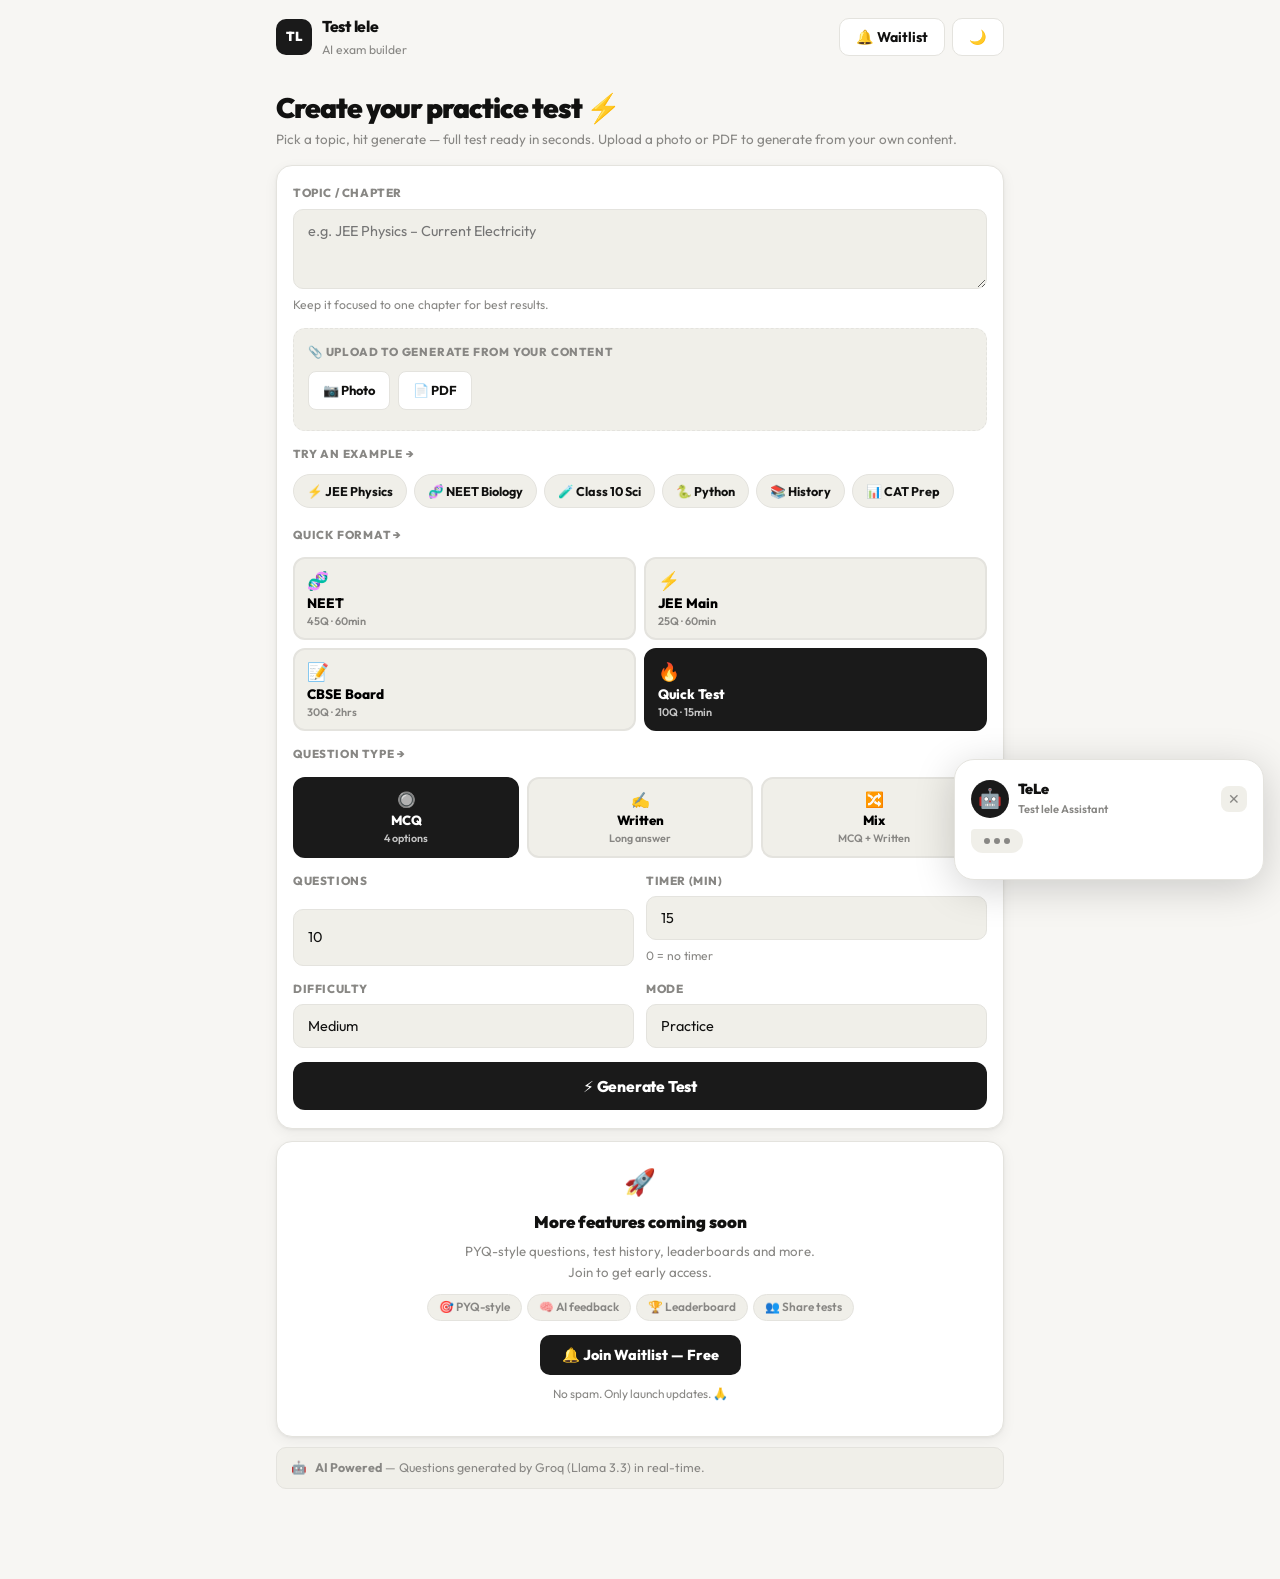
==== templates/index.html @ 91d42f29 "backend/app.py" ====
<!doctype html>
<html lang="en">
<head>
  <meta charset="utf-8"/>
  <meta name="viewport" content="width=device-width, initial-scale=1, maximum-scale=1"/>
  <title>Test lele — AI Practice Test Generator</title>
  <script async src="https://www.googletagmanager.com/gtag/js?id=G-5WLDJPTWEG"></script>
  <script>
    window.dataLayer = window.dataLayer || [];
    function gtag(){dataLayer.push(arguments);}
    gtag('js', new Date());
    gtag('config', 'G-5WLDJPTWEG');
  </script>
  <link rel="preconnect" href="https://fonts.googleapis.com">
  <link href="https://fonts.googleapis.com/css2?family=Outfit:wght@400;500;600;700;800;900&family=Kalam:wght@400;700&display=swap" rel="stylesheet">
  <link rel="stylesheet" href="/static/styles.css"/>
  <style>
    /* ── Base ── */
    body { font-family: 'Outfit', sans-serif !important; }

    /* ── Centered page layout ── */
    .nav-wrap,
    .page-wrap {
      width: 100%;
      max-width: 760px;
      margin-left: auto;
      margin-right: auto;
      padding-left: 16px;
      padding-right: 16px;
      box-sizing: border-box;
    }
    .page-wrap { padding-bottom: 90px; }

    /* ── Loading Overlay ── */
    .loading-overlay {
      position: fixed; inset: 0; background: var(--bg);
      z-index: 9999; display: flex; flex-direction: column;
      align-items: center; justify-content: center;
      padding: 32px 24px; text-align: center;
      opacity: 0; pointer-events: none; transition: opacity .3s;
    }
    .loading-overlay.active { opacity: 1; pointer-events: all; }
    .loading-brand { display: flex; align-items: center; gap: 10px; margin-bottom: 40px; }
    .loading-mark {
      width: 42px; height: 42px; background: var(--accent);
      color: var(--accent-fg); border-radius: 12px;
      display: grid; place-items: center; font-weight: 900; font-size: 15px;
    }
    .loading-name { font-weight: 800; font-size: 1.15rem; }
    .loading-spinner {
      width: 56px; height: 56px;
      border: 3px solid var(--border); border-top-color: var(--accent);
      border-radius: 50%; animation: spin 0.9s linear infinite; margin-bottom: 32px;
    }
    @keyframes spin { to { transform: rotate(360deg); } }
    .loading-status { font-size: 1rem; font-weight: 600; color: var(--text); margin-bottom: 8px; }
    .loading-dots::after {
      content: ''; animation: dots 1.5s steps(4, end) infinite;
    }
    @keyframes dots { 0%{content:'';} 25%{content:'.';} 50%{content:'..';} 75%{content:'...';} }
    .funfact-card {
      margin-top: 32px; max-width: 380px;
      background: var(--surface); border: 1px solid var(--border);
      border-radius: 18px; padding: 20px 22px; box-shadow: var(--shadow);
      animation: factSlide .5s cubic-bezier(.16,1,.3,1);
    }
    @keyframes factSlide {
      from { opacity: 0; transform: translateY(16px); }
      to   { opacity: 1; transform: translateY(0); }
    }
    .funfact-label {
      font-size: .72rem; font-weight: 800; text-transform: uppercase;
      letter-spacing: 1.5px; color: var(--accent); margin-bottom: 10px;
      display: flex; align-items: center; gap: 6px;
    }
    .funfact-text {
      font-size: .95rem; line-height: 1.65; color: var(--text);
      font-family: 'Kalam', cursive; font-weight: 400;
    }

    /* ── Hero ── */
    .create-hero { padding: 14px 0 4px; }
    .create-hero h1 {
      font-size: clamp(1.35rem, 5vw, 1.75rem); font-weight: 900;
      letter-spacing: -1px; line-height: 1.15; margin-bottom: 5px;
    }
    .create-hero p { font-size: .84rem; color: var(--muted); margin-bottom: 0; line-height: 1.5; }

    /* ── Demo chips ── */
    .demo-topics {
      display: flex; flex-wrap: nowrap; gap: 7px; margin-top: 10px;
      overflow-x: auto; padding-bottom: 4px;
      -webkit-overflow-scrolling: touch; scrollbar-width: none;
    }
    .demo-topics::-webkit-scrollbar { display: none; }
    .demo-chip {
      background: var(--surface2); border: 1.5px solid var(--border);
      border-radius: 999px; padding: 6px 13px; font-size: .79rem;
      font-weight: 700; color: var(--text); cursor: pointer;
      transition: all .15s; white-space: nowrap; flex-shrink: 0;
      font-family: 'Outfit', sans-serif;
    }
    .demo-chip:hover, .demo-chip.active {
      background: var(--accent); color: var(--accent-fg); border-color: var(--accent);
    }

    /* ── Preset grid ── */
    .preset-grid { display: grid; grid-template-columns: repeat(2, 1fr); gap: 8px; }
    .preset-btn {
      display: flex; flex-direction: column; align-items: flex-start; gap: 2px;
      background: var(--surface2); border: 2px solid var(--border);
      border-radius: 12px; padding: 10px 12px; cursor: pointer;
      transition: all .15s; font-family: 'Outfit', sans-serif;
      text-align: left; width: 100%;
    }
    .preset-btn:hover { border-color: var(--accent); background: var(--surface); }
    .preset-btn.active { border-color: var(--accent); background: var(--accent); color: var(--accent-fg); }
    .preset-btn.active .preset-meta { color: var(--accent-fg); opacity: .75; }
    .preset-icon { font-size: 1.1rem; }
    .preset-name { font-size: .85rem; font-weight: 800; }
    .preset-meta { font-size: .68rem; color: var(--muted); font-weight: 600; }

    /* ── Question Type ── */
    .qtype-grid { display: grid; grid-template-columns: repeat(3, 1fr); gap: 8px; }
    .qtype-btn {
      display: flex; flex-direction: column; align-items: center;
      justify-content: center; gap: 3px;
      background: var(--surface2); border: 2px solid var(--border);
      border-radius: 12px; padding: 11px 8px; cursor: pointer;
      transition: all .15s; font-family: 'Outfit', sans-serif;
      text-align: center; width: 100%;
    }
    .qtype-btn:hover { border-color: var(--accent); background: var(--surface); }
    .qtype-btn.active { border-color: var(--accent); background: var(--accent); color: var(--accent-fg); }
    .qtype-btn.active .qtype-desc { color: var(--accent-fg); opacity: .75; }
    .qtype-icon { font-size: .95rem; }
    .qtype-name { font-size: .83rem; font-weight: 800; }
    .qtype-desc { font-size: .67rem; color: var(--muted); font-weight: 600; }

    /* ── Upload section ── */
    .upload-section {
      border: 1.5px dashed var(--border);
      border-radius: 12px;
      background: var(--surface2);
      padding: 14px 14px 10px;
      transition: border-color .15s;
    }
    .upload-section:hover { border-color: var(--accent); }
    .upload-section-label {
      font-size: .72rem; font-weight: 800; text-transform: uppercase;
      letter-spacing: .8px; color: var(--muted); margin-bottom: 10px;
      display: flex; align-items: center; gap: 6px;
    }
    .upload-btns { display: flex; gap: 8px; flex-wrap: wrap; }
    .upload-btn {
      display: inline-flex; align-items: center; gap: 6px;
      background: var(--surface); border: 1.5px solid var(--border);
      border-radius: 8px; padding: 8px 14px;
      font-size: .81rem; font-weight: 700; color: var(--text);
      cursor: pointer; font-family: 'Outfit', sans-serif;
      transition: all .15s;
    }
    .upload-btn:hover { border-color: var(--accent); color: var(--accent); }
    .upload-btn input { display: none; }
    .upload-previews { display: flex; flex-wrap: wrap; gap: 8px; margin-top: 10px; }
    .upload-thumb {
      position: relative; width: 60px; height: 60px;
      border-radius: 8px; overflow: hidden;
      border: 1.5px solid var(--border); background: var(--surface); flex-shrink: 0;
    }
    .upload-thumb img { width: 100%; height: 100%; object-fit: cover; }
    .upload-thumb .rm-upload {
      position: absolute; top: 2px; right: 2px;
      background: rgba(0,0,0,.65); color: #fff; border: none;
      border-radius: 50%; width: 18px; height: 18px;
      font-size: .6rem; cursor: pointer; display: grid; place-items: center; line-height: 1;
    }
    .upload-pdf-item {
      display: flex; align-items: center; gap: 6px;
      background: var(--surface); border: 1.5px solid var(--border);
      border-radius: 8px; padding: 7px 10px; font-size: .78rem;
      font-weight: 600; color: var(--text); position: relative; max-width: 200px;
    }
    .upload-pdf-item .rm-upload {
      background: none; border: none; color: var(--muted);
      cursor: pointer; font-size: .8rem; margin-left: auto; padding: 0 2px;
    }
    .upload-pdf-item .rm-upload:hover { color: var(--red); }
    .upload-hint { font-size: .72rem; color: var(--muted); margin-top: 8px; line-height: 1.5; }

    /* ── Generate button ── */
    .submit-btn {
      width: 100%; justify-content: center; padding: 14px;
      font-size: .97rem; font-weight: 800; border-radius: 12px; letter-spacing: -.2px;
    }
    @media (max-width: 600px) {
      .submit-btn { position: sticky; bottom: 16px; box-shadow: 0 6px 24px rgba(0,0,0,.22); }
    }

    /* ── Waitlist section ── */
    .wl-section {
      background: var(--surface); border: 1px solid var(--border);
      border-radius: var(--radius); padding: 20px 18px; margin-top: 12px;
      text-align: center; box-shadow: var(--shadow);
    }
    .wl-section .rocket { font-size: 1.6rem; margin-bottom: 6px; }
    .wl-section h2 { font-size: 1.05rem; font-weight: 900; margin-bottom: 5px; }
    .wl-section p { color: var(--muted); font-size: .83rem; margin-bottom: 12px; line-height: 1.55; }
    .wl-features { display: flex; flex-wrap: wrap; gap: 5px; justify-content: center; margin-bottom: 14px; }
    .wl-feat {
      background: var(--surface2); border: 1px solid var(--border);
      border-radius: 999px; padding: 3px 11px; font-size: .74rem; color: var(--muted); font-weight: 600;
    }
    .wl-btn {
      display: inline-flex; align-items: center; gap: 8px;
      background: var(--accent); color: var(--accent-fg); border: none;
      border-radius: var(--radius-sm); padding: 11px 22px; font-size: .9rem;
      font-weight: 800; cursor: pointer; transition: opacity .15s; font-family: 'Outfit', sans-serif;
    }
    .wl-btn:hover { opacity: .88; }

    /* ── Card compact on index ── */
    .main-card { padding: 18px 16px; }
    .main-card .form { gap: 14px; }

    /* ── Mobile ── */
    @media (max-width: 600px) {
      .nav-wrap,
      .page-wrap { padding-left: 14px; padding-right: 14px; }
      .page-wrap { padding-bottom: 90px; }
      .nav { padding: 12px 0 14px; }
      .brandSub { display: none; }
      .btn.ghost { padding: 8px 10px; font-size: .8rem; }
      .input, select, textarea { font-size: 16px !important; }
    }
  </style>
</head>
<body>

<!-- Loading Overlay with Fun Facts -->
<div class="loading-overlay" id="loadingOverlay">
  <div class="loading-brand">
    <div class="loading-mark">TL</div>
    <span class="loading-name">Test lele</span>
  </div>
  <div class="loading-spinner"></div>
  <div class="loading-status">Generating your test<span class="loading-dots"></span></div>
  <div class="funfact-card" id="funfactCard">
    <div class="funfact-label">💡 Did you know?</div>
    <div class="funfact-text" id="funfactText">Loading a fun fact...</div>
  </div>
</div>

<div class="nav-wrap">
  <header class="nav">
    <div class="brand">
      <div class="mark">TL</div>
      <div>
        <div class="brandName">Test lele</div>
        <div class="brandSub">AI exam builder</div>
      </div>
    </div>
    <div class="navRight">
      <button class="btn ghost" id="waitlistBtn" type="button">🔔 Waitlist</button>
      <button class="btn ghost" id="themeBtn" type="button">🌙</button>
    </div>
  </header>
</div>

<div class="page-wrap">

  <div class="create-hero">
    <h1>Create your practice test ⚡</h1>
    <p>Pick a topic, hit generate — full test ready in seconds. Upload a photo or PDF to generate from your own content.</p>
  </div>

  <div class="card main-card" style="margin-top:12px;">
    <form class="form" id="mainForm">

      <!-- Topic -->
      <div class="field">
        <label class="label">Topic / Chapter</label>
        <textarea class="input" name="topic" id="topicInput"
          placeholder="e.g. JEE Physics – Current Electricity" rows="2"></textarea>
        <span class="hint">Keep it focused to one chapter for best results.</span>
      </div>

      <!-- Photo / PDF Upload -->
      <div class="field">
        <div class="upload-section" id="uploadSection">
          <div class="upload-section-label">📎 Upload to generate from your content</div>
          <div class="upload-btns">
            <label class="upload-btn">
              📷 Photo
              <input type="file" id="photoUploadInput" accept="image/*" multiple/>
            </label>
            <label class="upload-btn">
              📄 PDF
              <input type="file" id="pdfUploadInput" accept="application/pdf" multiple/>
            </label>
          </div>
          <div class="upload-previews" id="uploadPreviews"></div>
          <div class="upload-hint" id="uploadHint" style="display:none;">
            ✅ Files will be used to generate questions. Topic field is optional when uploading.
          </div>
        </div>
      </div>

      <!-- Example chips -->
      <div>
        <div style="font-size:.72rem;font-weight:800;color:var(--muted);text-transform:uppercase;letter-spacing:.8px;margin-bottom:7px;">Try an example →</div>
        <div class="demo-topics">
          <span class="demo-chip" data-topic="JEE Physics – Current Electricity">⚡ JEE Physics</span>
          <span class="demo-chip" data-topic="NEET Biology – Cell Structure and Function">🧬 NEET Biology</span>
          <span class="demo-chip" data-topic="Class 10 Science – Acids Bases and Salts">🧪 Class 10 Sci</span>
          <span class="demo-chip" data-topic="Python Programming – Loops and Functions">🐍 Python</span>
          <span class="demo-chip" data-topic="Class 12 History – Nationalism in India">📚 History</span>
          <span class="demo-chip" data-topic="CAT Preparation – Quantitative Aptitude">📊 CAT Prep</span>
        </div>
      </div>

      <!-- Exam Format Presets -->
      <div class="field">
        <div style="font-size:.72rem;font-weight:800;color:var(--muted);text-transform:uppercase;letter-spacing:.8px;margin-bottom:7px;">Quick format →</div>
        <div class="preset-grid">
          <button type="button" class="preset-btn" data-preset="neet">
            <span class="preset-icon">🧬</span>
            <span class="preset-name">NEET</span>
            <span class="preset-meta">45Q · 60min</span>
          </button>
          <button type="button" class="preset-btn" data-preset="jee">
            <span class="preset-icon">⚡</span>
            <span class="preset-name">JEE Main</span>
            <span class="preset-meta">25Q · 60min</span>
          </button>
          <button type="button" class="preset-btn" data-preset="cbse">
            <span class="preset-icon">📝</span>
            <span class="preset-name">CBSE Board</span>
            <span class="preset-meta">30Q · 2hrs</span>
          </button>
          <button type="button" class="preset-btn active" data-preset="quick">
            <span class="preset-icon">🔥</span>
            <span class="preset-name">Quick Test</span>
            <span class="preset-meta">10Q · 15min</span>
          </button>
        </div>
      </div>

      <!-- Question Type Selector -->
      <div class="field">
        <div style="font-size:.72rem;font-weight:800;color:var(--muted);text-transform:uppercase;letter-spacing:.8px;margin-bottom:7px;">Question type →</div>
        <div class="qtype-grid">
          <button type="button" class="qtype-btn active" data-qtype="mcq">
            <span class="qtype-icon">🔘</span>
            <span class="qtype-name">MCQ</span>
            <span class="qtype-desc">4 options</span>
          </button>
          <button type="button" class="qtype-btn" data-qtype="written">
            <span class="qtype-icon">✍️</span>
            <span class="qtype-name">Written</span>
            <span class="qtype-desc">Long answer</span>
          </button>
          <button type="button" class="qtype-btn" data-qtype="mix">
            <span class="qtype-icon">🔀</span>
            <span class="qtype-name">Mix</span>
            <span class="qtype-desc">MCQ + Written</span>
          </button>
        </div>
      </div>

      <!-- Questions + Timer -->
      <div class="row2">
        <div class="field">
          <label class="label">Questions</label>
          <input class="input" name="num_questions" type="number" value="10" min="3" max="30"/>
        </div>
        <div class="field">
          <label class="label">Timer (min)</label>
          <input class="input" name="timer_minutes" type="number" value="15" min="0" max="180"/>
          <span class="hint">0 = no timer</span>
        </div>
      </div>

      <!-- Difficulty + Mode -->
      <div class="row2">
        <div class="field">
          <label class="label">Difficulty</label>
          <select class="input" name="difficulty">
            <option value="easy">Easy</option>
            <option value="medium" selected>Medium</option>
            <option value="hard">Hard</option>
            <option value="mixed">Mixed</option>
          </select>
        </div>
        <div class="field">
          <label class="label">Mode</label>
          <select class="input" name="exam_mode">
            <option value="practice" selected>Practice</option>
            <option value="exam">Exam</option>
          </select>
        </div>
      </div>

      <button class="btn submit-btn" type="submit" id="generateBtn">
        ⚡ Generate Test
      </button>
    </form>
  </div>

  <!-- Waitlist section -->
  <div class="wl-section">
    <div class="rocket">🚀</div>
    <h2>More features coming soon</h2>
    <p>PYQ-style questions, test history, leaderboards and more.<br/>Join to get early access.</p>
    <div class="wl-features">
      <span class="wl-feat">🎯 PYQ-style</span>
      <span class="wl-feat">🧠 AI feedback</span>
      <span class="wl-feat">🏆 Leaderboard</span>
      <span class="wl-feat">👥 Share tests</span>
    </div>
    <button class="wl-btn" id="waitlistBtn2">🔔 Join Waitlist — Free</button>
    <p style="font-size:.74rem;color:var(--muted);margin-top:10px;">No spam. Only launch updates. 🙏</p>
  </div>

  <div style="background:var(--surface2);border:1px solid var(--border);border-radius:var(--radius-sm);padding:10px 14px;font-size:.78rem;color:var(--muted);margin-top:10px;display:flex;align-items:center;gap:8px;">
    🤖 <span><b>AI Powered</b> — Questions generated by Groq (Llama 3.3) in real-time.</span>
  </div>
</div>

<!-- Waitlist Modal -->
<div class="wl-modal" id="wlModal" style="display:none;">
  <div class="wl-modal-card">
    <div class="wl-modal-head">
      <h3>🔔 Join the Waitlist</h3>
      <button class="wl-close" id="wlClose">✕</button>
    </div>
    <p class="wl-sub">Be the first to know when new features launch. No spam, ever.</p>
    <form class="form" id="wlForm" action="https://formspree.io/f/maqpwqev" method="POST">
      <div class="field">
        <label class="label">Your Name</label>
        <input class="input" type="text" name="name" placeholder="Rahul Sharma" required/>
      </div>
      <div class="field">
        <label class="label">Email Address</label>
        <input class="input" type="email" name="email" placeholder="rahul@example.com" required/>
      </div>
      <div class="field">
        <label class="label">What will you use it for?</label>
        <select class="input" name="use_case">
          <option value="">Select one...</option>
          <option value="jee">JEE preparation</option>
          <option value="neet">NEET preparation</option>
          <option value="cbse">CBSE / board exams</option>
          <option value="self_study">General self study</option>
          <option value="teacher">Teacher — making tests</option>
          <option value="other">Just curious</option>
        </select>
      </div>
      <div class="field">
        <label class="label">Any feedback? <span style="font-weight:400;text-transform:none;">(optional)</span></label>
        <textarea class="input" name="feedback" placeholder="What features do you want?" style="min-height:64px;"></textarea>
      </div>
      <input type="hidden" name="_subject" value="New Test lele waitlist signup!"/>
      <button class="btn" type="submit" style="width:100%;justify-content:center;padding:13px;">Join Waitlist →</button>
      <p style="font-size:.74rem;color:var(--muted);text-align:center;margin-top:8px;">No spam. Only launch updates. 🙏</p>
    </form>
    <div class="wl-success" id="wlSuccess">
      <div class="tick">🎉</div>
      <h3>You're on the list!</h3>
      <p>Thanks for supporting us!</p>
    </div>
  </div>
</div>

<!-- TeLe Bot -->
<div id="teleBot" style="display:none;">
  <style>
    .tele-bot {
      position: fixed; bottom: 20px; right: 16px;
      width: min(310px, calc(100vw - 28px));
      background: var(--surface); border: 1px solid var(--border);
      border-radius: 20px; box-shadow: 0 8px 40px rgba(0,0,0,.18);
      padding: 18px 16px 14px; z-index: 1000;
      animation: botSlideUp .4s cubic-bezier(.16,1,.3,1);
    }
    @keyframes botSlideUp {
      from { opacity:0; transform:translateY(24px) scale(.96); }
      to   { opacity:1; transform:translateY(0) scale(1); }
    }
    .tele-head { display:flex; align-items:center; gap:9px; margin-bottom:10px; }
    .tele-avatar {
      width:38px; height:38px; background:var(--accent); color:var(--accent-fg);
      border-radius:50%; display:grid; place-items:center; font-size:1.2rem; flex-shrink:0;
    }
    .tele-name { font-weight:900; font-size:.9rem; }
    .tele-tag  { font-size:.7rem; color:var(--muted); font-weight:600; }
    .tele-close {
      margin-left:auto; background:var(--surface2); border:none;
      border-radius:8px; width:26px; height:26px; display:grid; place-items:center;
      cursor:pointer; color:var(--muted); font-size:.85rem;
    }
    .tele-typing {
      display:flex; gap:4px; align-items:center; padding:9px 13px;
      background:var(--surface2); border-radius:4px 13px 13px 13px;
      margin-bottom:12px; width:fit-content;
    }
    .tele-dot {
      width:6px; height:6px; background:var(--muted);
      border-radius:50%; animation:typingDot 1.2s infinite;
    }
    .tele-dot:nth-child(2){animation-delay:.2s;}
    .tele-dot:nth-child(3){animation-delay:.4s;}
    @keyframes typingDot {
      0%,60%,100%{transform:translateY(0);opacity:.4;}
      30%{transform:translateY(-4px);opacity:1;}
    }
    .tele-bubble {
      background:var(--surface2); border-radius:4px 13px 13px 13px;
      padding:11px 13px; font-size:.85rem; line-height:1.6;
      color:var(--text); margin-bottom:12px;
    }
    .tele-bubble b{color:var(--accent);}
    .tele-actions{display:flex;gap:7px;}
    .tele-btn-primary {
      flex:1; background:var(--accent); color:var(--accent-fg); border:none;
      border-radius:10px; padding:10px; font-size:.82rem; font-weight:800;
      cursor:pointer; font-family:'Outfit',sans-serif; transition:opacity .15s;
    }
    .tele-btn-primary:hover{opacity:.85;}
    .tele-btn-ghost {
      background:var(--surface2); color:var(--muted); border:1px solid var(--border);
      border-radius:10px; padding:10px 12px; font-size:.82rem; font-weight:700;
      cursor:pointer; font-family:'Outfit',sans-serif;
    }
    .tele-bubble-btn {
      position:fixed; bottom:20px; right:16px; width:50px; height:50px;
      background:var(--accent); color:var(--accent-fg); border:none; border-radius:50%;
      font-size:1.3rem; display:grid; place-items:center; cursor:pointer;
      box-shadow:0 4px 20px rgba(0,0,0,.2); z-index:999;
    }
  </style>
  <div class="tele-bot" id="teleBotCard">
    <div class="tele-head">
      <div class="tele-avatar">🤖</div>
      <div>
        <div class="tele-name">TeLe</div>
        <div class="tele-tag">Test lele Assistant</div>
      </div>
      <button class="tele-close" id="teleDismiss">✕</button>
    </div>
    <div class="tele-typing" id="teleTyping">
      <div class="tele-dot"></div><div class="tele-dot"></div><div class="tele-dot"></div>
    </div>
    <div class="tele-bubble" id="teleBubble" style="display:none;">
      👋 Hi! I'm <b>TeLe</b>!<br/><br/>
      Pick a topic and question type — I'll generate a full practice test in seconds! 🚀
    </div>
    <div class="tele-actions" id="teleActions" style="display:none;">
      <button class="tele-btn-primary" id="teleTryDemo">⚡ Try Demo</button>
      <button class="tele-btn-ghost" id="teleGotIt">Got it ✓</button>
    </div>
  </div>
</div>
<button class="tele-bubble-btn" id="teleMini" style="display:none;" title="TeLe">🤖</button>

<script>
// ── Theme ──
(function() {
  const btn = document.getElementById("themeBtn");
  const t = localStorage.getItem("theme") || "light";
  document.documentElement.setAttribute("data-theme", t);
  btn.textContent = t === "dark" ? "☀️" : "🌙";

  btn.addEventListener("click", () => {
    const cur = document.documentElement.getAttribute("data-theme") || "light";
    const next = cur === "dark" ? "light" : "dark";
    document.documentElement.setAttribute("data-theme", next);
    localStorage.setItem("theme", next);
    btn.textContent = next === "dark" ? "☀️" : "🌙";
  });
})();
// ── Upload handling ──
const uploadedPhotos = [];
const uploadedPDFs   = [];

function renderUploadPreviews() {
  const container = document.getElementById('uploadPreviews');
  const hint = document.getElementById('uploadHint');
  container.innerHTML = '';

  uploadedPhotos.forEach((item, i) => {
    const thumb = document.createElement('div');
    thumb.className = 'upload-thumb';
    thumb.innerHTML = `<img src="${item.dataUrl}" alt="photo"/>
      <button class="rm-upload" data-type="photo" data-idx="${i}">✕</button>`;
    container.appendChild(thumb);
  });

  uploadedPDFs.forEach((item, i) => {
    const el = document.createElement('div');
    el.className = 'upload-pdf-item';
    const name = item.file.name.length > 20 ? item.file.name.slice(0, 18) + '…' : item.file.name;
    el.innerHTML = `📄 ${name}
      <button class="rm-upload" data-type="pdf" data-idx="${i}">✕</button>`;
    container.appendChild(el);
  });

  hint.style.display = (uploadedPhotos.length + uploadedPDFs.length > 0) ? 'block' : 'none';

  container.querySelectorAll('.rm-upload').forEach(btn => {
    btn.addEventListener('click', () => {
      const type = btn.dataset.type;
      const idx = Number(btn.dataset.idx);
      if (type === 'photo') uploadedPhotos.splice(idx, 1);
      else uploadedPDFs.splice(idx, 1);
      renderUploadPreviews();
    });
  });
}

document.getElementById('photoUploadInput').addEventListener('change', function() {
  Array.from(this.files).forEach(file => {
    const reader = new FileReader();
    reader.onload = e => {
      uploadedPhotos.push({ file, dataUrl: e.target.result });
      renderUploadPreviews();
    };
    reader.readAsDataURL(file);
  });
  this.value = '';
});

document.getElementById('pdfUploadInput').addEventListener('change', function() {
  Array.from(this.files).forEach(file => {
    uploadedPDFs.push({ file });
    renderUploadPreviews();
  });
  this.value = '';
});

// ── Fun Facts ──
const FUN_FACTS = {
  default: [
    "Testing yourself is 2x more effective for memory than re-reading your notes.",
    "The Pomodoro technique was invented by a student using a tomato-shaped kitchen timer. 🍅",
    "Sleep after studying helps consolidate memory. 💤",
    "Spaced repetition can boost long-term retention by up to 200% vs cramming.",
    "The fastest way to find knowledge gaps is to explain the topic out loud!",
  ],
  jee: [
    "Newton discovered calculus while in quarantine during the 1665 plague. 🍎",
    "Electricity travels through a wire at nearly the speed of light. ⚡",
    "Einstein failed his university entrance exam on the first attempt. Keep going! 🧠",
    "The concept of zero was invented in India by Brahmagupta around 628 AD.",
    "The first IIT was established in Kharagpur in 1951, just 4 years after independence. 🇮🇳",
  ],
  neet: [
    "Your body has about 37 trillion cells — more than stars in the Milky Way! 🌌",
    "The human brain generates about 23 watts of power. 💡",
    "DNA from a single human cell, stretched out, would be about 2 metres long. 🧬",
    "The stomach gets a new lining every 3–4 days to avoid digesting itself. 😮",
    "The smallest bone in your body (stapes) is smaller than a grain of rice.",
  ],
  cbse: [
    "Srinivasa Ramanujan never had a formal maths degree yet contributed 3,900+ formulas. 🧮",
    "The Indian constitution is the longest constitution of any country in the world.",
    "Aryabhata accurately calculated the Earth's circumference in 476 CE.",
    "India has the world's largest youth population — over 600 million under 25. 🇮🇳",
  ],
  python: [
    "Python was named after Monty Python's Flying Circus, not the snake! 🐍",
    "Instagram, YouTube and Spotify all use Python in their backends. 🎵",
    "Guido van Rossum created Python during Christmas holidays in 1989. 🎄",
    "Python is the most popular programming language in the world as of 2024.",
  ],
};

function getFunFacts(topic) {
  const t = (topic || '').toLowerCase();
  if (t.includes('jee') || t.includes('physics') || t.includes('maths')) return FUN_FACTS.jee;
  if (t.includes('neet') || t.includes('biology') || t.includes('bio')) return FUN_FACTS.neet;
  if (t.includes('cbse') || t.includes('class') || t.includes('history')) return FUN_FACTS.cbse;
  if (t.includes('python') || t.includes('programming')) return FUN_FACTS.python;
  return FUN_FACTS.default;
}

let factInterval = null;

function startFunFacts(topic) {
  const facts = getFunFacts(topic);
  let i = Math.floor(Math.random() * facts.length);
  document.getElementById('funfactText').textContent = facts[i];
  factInterval = setInterval(() => {
    i = (i + 1) % facts.length;
    const card = document.getElementById('funfactCard');
    card.style.animation = 'none';
    card.offsetHeight;
    card.style.animation = 'factSlide .5s cubic-bezier(.16,1,.3,1)';
    document.getElementById('funfactText').textContent = facts[i];
  }, 4000);
}

function stopFunFacts() {
  if (factInterval) { clearInterval(factInterval); factInterval = null; }
}

function showLoading(topic) {
  startFunFacts(topic);
  document.getElementById('loadingOverlay').classList.add('active');
}

function hideLoading() {
  stopFunFacts();
  document.getElementById('loadingOverlay').classList.remove('active');
}

// ── Presets ──
const PRESETS = {
  neet:  { topic: "NEET Biology – Cell Structure and Function", num_questions: 45, timer_minutes: 60, difficulty: "mixed", exam_mode: "exam" },
  jee:   { topic: "JEE Physics – Current Electricity",         num_questions: 25, timer_minutes: 60, difficulty: "hard",  exam_mode: "exam" },
  cbse:  { topic: "Class 10 Science – Acids Bases and Salts",  num_questions: 30, timer_minutes: 120, difficulty: "medium", exam_mode: "practice" },
  quick: { topic: "",                                           num_questions: 10, timer_minutes: 15, difficulty: "easy",  exam_mode: "practice" },
};

document.querySelectorAll(".preset-btn").forEach(btn => {
  btn.addEventListener("click", () => {
    const p = PRESETS[btn.dataset.preset];
    if (p.topic) document.getElementById("topicInput").value = p.topic;
    document.querySelector("[name=num_questions]").value  = p.num_questions;
    document.querySelector("[name=timer_minutes]").value  = p.timer_minutes;
    document.querySelector("[name=difficulty]").value     = p.difficulty;
    document.querySelector("[name=exam_mode]").value      = p.exam_mode;
    document.querySelectorAll(".preset-btn").forEach(b => b.classList.remove("active"));
    btn.classList.add("active");
    document.getElementById("topicInput").scrollIntoView({ behavior: "smooth", block: "center" });
    if (!p.topic) document.getElementById("topicInput").focus();
  });
});

// ── Question Type ──
let selectedQType = "mcq";
document.querySelectorAll(".qtype-btn").forEach(btn => {
  btn.addEventListener("click", () => {
    selectedQType = btn.dataset.qtype;
    document.querySelectorAll(".qtype-btn").forEach(b => b.classList.remove("active"));
    btn.classList.add("active");
  });
});

// ── Demo chips ──
document.querySelectorAll(".demo-chip").forEach(chip => {
  chip.addEventListener("click", () => {
    document.getElementById("topicInput").value = chip.dataset.topic;
    document.querySelectorAll(".demo-chip").forEach(c => c.classList.remove("active"));
    chip.classList.add("active");
    document.getElementById("topicInput").scrollIntoView({ behavior: "smooth", block: "center" });
  });
});

// ── Form Submit ──
document.getElementById("mainForm").addEventListener("submit", async function(e) {
  e.preventDefault();
  const btn = document.getElementById("generateBtn");
  btn.disabled = true;
  btn.textContent = "⚡ Generating...";

  const topic        = document.getElementById("topicInput").value.trim() || "General Knowledge";
  const activePreset = document.querySelector(".preset-btn.active")?.dataset.preset || "quick";
  const formatMap    = { neet: "NEET", jee: "JEE", cbse: "CBSE", quick: "Quick Test" };
  const examFormat   = formatMap[activePreset] || "CBSE";
  const numQ         = parseInt(document.querySelector("[name=num_questions]").value) || 10;
  const difficulty   = document.querySelector("[name=difficulty]").value || "medium";
  const timerMinutes = parseInt(document.querySelector("[name=timer_minutes]").value) || 0;
  const mode         = document.querySelector("[name=exam_mode]").value || "practice";

  showLoading(topic);

  try {
    const hasFiles = uploadedPhotos.length > 0 || uploadedPDFs.length > 0;
    let data;
    if (hasFiles) {
      const formData = new FormData();
      formData.append('topic', topic);
      formData.append('exam_format', examFormat);
      formData.append('num_questions', numQ);
      formData.append('difficulty', difficulty);
      formData.append('timer_minutes', timerMinutes);
      formData.append('question_type', selectedQType);
      uploadedPhotos.forEach((item, i) => formData.append(`photo_${i}`, item.file));
      uploadedPDFs.forEach((item, i) => formData.append(`pdf_${i}`, item.file));
      const res = await fetch("/api/generate-questions-upload", { method: "POST", body: formData });
      data = await res.json();
    } else {
      const res = await fetch("/api/generate-questions", {
        method: "POST",
        headers: { "Content-Type": "application/json" },
        body: JSON.stringify({ topic, exam_format: examFormat, num_questions: numQ, difficulty, timer_minutes: timerMinutes, question_type: selectedQType })
      });
      data = await res.json();
    }

    if (!data.ok) throw new Error(data.error || "AI generation failed");

    const storeRes = await fetch("/api/store-exam", {
      method: "POST",
      headers: { "Content-Type": "application/json" },
      body: JSON.stringify({ topic, questions: data.questions, timer_minutes: timerMinutes, difficulty, mode, exam_format: examFormat, question_type: selectedQType })
    });
    const stored = await storeRes.json();
    window.location.href = `/exam/${stored.exam_id}`;

  } catch(err) {
    hideLoading();
    btn.disabled = false;
    btn.textContent = "⚡ Generate Test";
    alert("Error: " + err.message);
  }
});

// ── Waitlist Modal ──
const wlModal = document.getElementById("wlModal");
document.getElementById("waitlistBtn")?.addEventListener("click",  () => wlModal.style.display = "grid");
document.getElementById("waitlistBtn2")?.addEventListener("click", () => wlModal.style.display = "grid");
document.getElementById("wlClose")?.addEventListener("click",      () => wlModal.style.display = "none");
wlModal?.addEventListener("click", e => { if (e.target === wlModal) wlModal.style.display = "none"; });
document.getElementById("wlForm")?.addEventListener("submit", async e => {
  e.preventDefault();
  const btn = e.target.querySelector("button[type=submit]");
  btn.disabled = true; btn.textContent = "Submitting...";
  try {
    const res = await fetch(e.target.action, { method:"POST", body:new FormData(e.target), headers:{"Accept":"application/json"} });
    if (res.ok) {
      document.getElementById("wlForm").style.display = "none";
      document.getElementById("wlSuccess").style.display = "block";
      setTimeout(() => { wlModal.style.display = "none"; }, 3000);
    } else { btn.disabled = false; btn.textContent = "Try again →"; }
  } catch { btn.disabled = false; btn.textContent = "Try again →"; }
});

// ── TeLe Bot ──
(function() {
  const SEEN    = "tele_welcomed";
  const bot     = document.getElementById("teleBot");
  const card    = document.getElementById("teleBotCard");
  const typing  = document.getElementById("teleTyping");
  const bubble  = document.getElementById("teleBubble");
  const actions = document.getElementById("teleActions");
  const mini    = document.getElementById("teleMini");

  if (localStorage.getItem(SEEN)) { mini.style.display = "grid"; return; }

  setTimeout(() => {
    bot.style.display = "block";
    setTimeout(() => {
      typing.style.display  = "none";
      bubble.style.display  = "block";
      actions.style.display = "flex";
    }, 1500);
  }, 1500);

  function dismissBot() {
    card.style.opacity    = "0";
    card.style.transform  = "translateY(16px)";
    card.style.transition = "all .25s";
    setTimeout(() => {
      bot.style.display  = "none";
      mini.style.display = "grid";
      localStorage.setItem(SEEN, "1");
    }, 250);
  }

  document.getElementById("teleDismiss").addEventListener("click", dismissBot);
  document.getElementById("teleGotIt").addEventListener("click",   dismissBot);
  document.getElementById("teleTryDemo").addEventListener("click", () => {
    document.getElementById("topicInput").value           = "JEE Physics – Current Electricity";
    document.querySelector("[name=num_questions]").value  = 10;
    document.querySelector("[name=timer_minutes]").value  = 15;
    document.getElementById("topicInput").scrollIntoView({ behavior: "smooth", block: "center" });
    dismissBot();
  });
  mini.addEventListener("click", () => {
    mini.style.display    = "none";
    bot.style.display     = "block";
    typing.style.display  = "none";
    bubble.style.display  = "block";
    actions.style.display = "flex";
    card.style.opacity    = "1";
    card.style.transform  = "none";
  });
})();
</script>
<script src="/static/app.js"></script>
</body>
</html>
---- static/styles.css ----
/* ═══════════════════════════════════════
   Test Lele — styles.css
   Mobile-first, clean design system
═══════════════════════════════════════ */

/* ── CSS Variables ── */
:root {
  --bg:         #f7f6f3;
  --surface:    #ffffff;
  --surface2:   #f0efe9;
  --border:     #e4e3de;
  --text:       #111110;
  --muted:      #888784;
  --accent:     #1a1a1a;
  --accent-fg:  #ffffff;
  --accent-rgb: 26,26,26;
  --green:      #16a34a;
  --red:        #dc2626;
  --amber:      #d97706;
  --radius:     16px;
  --radius-sm:  10px;
  --shadow:     0 1px 3px rgba(0,0,0,.05), 0 4px 14px rgba(0,0,0,.06);
  --shadow-lg:  0 8px 40px rgba(0,0,0,.12);
  --font:       'Outfit', ui-sans-serif, system-ui, sans-serif;
}

/* ── Dark Theme ── */
[data-theme="dark"] {
  --bg:         #0d0d0c;
  --surface:    #161614;
  --surface2:   #1e1e1b;
  --border:     #2c2c28;
  --text:       #f0efe9;
  --muted:      #888784;
  --accent:     #f0efe9;
  --accent-fg:  #111110;
  --accent-rgb: 240,239,233;
  --shadow:     0 1px 3px rgba(0,0,0,.3), 0 4px 16px rgba(0,0,0,.4);
  --shadow-lg:  0 8px 40px rgba(0,0,0,.6);
}

/* ── Reset ── */
*, *::before, *::after {
  box-sizing: border-box;
  margin: 0;
  padding: 0;
}

html {
  -webkit-font-smoothing: antialiased;
  -moz-osx-font-smoothing: grayscale;
}

body {
  font-family: var(--font);
  background: var(--bg);
  color: var(--text);
  min-height: 100vh;
  font-size: 15px;
  line-height: 1.6;
  /* FIX: prevent horizontal scroll on body */
  overflow-x: hidden;
}

/* ════════════════════════════════════
   Navigation
════════════════════════════════════ */

.nav {
  display: flex;
  align-items: center;
  justify-content: space-between;
  padding: 14px 0 18px;
  gap: 10px;
}

.brand {
  display: flex;
  align-items: center;
  gap: 10px;
}

.mark {
  width: 36px;
  height: 36px;
  background: var(--accent);
  color: var(--accent-fg);
  border-radius: 10px;
  display: grid;
  place-items: center;
  font-weight: 900;
  font-size: 13px;
  flex-shrink: 0;
}

.brandName { font-weight: 800; font-size: .98rem; letter-spacing: -.3px; }
.brandSub  { font-size: .76rem; color: var(--muted); margin-top: 1px; }
.navRight  { display: flex; align-items: center; gap: 7px; flex-wrap: wrap; }


/* ════════════════════════════════════
   Buttons
════════════════════════════════════ */

.btn {
  display: inline-flex;
  align-items: center;
  gap: 6px;
  border: none;
  background: var(--accent);
  color: var(--accent-fg);
  padding: 9px 16px;
  border-radius: var(--radius-sm);
  font-weight: 700;
  font-size: .88rem;
  cursor: pointer;
  transition: opacity .15s, transform .1s;
  white-space: nowrap;
  font-family: var(--font);
}
.btn:hover  { opacity: .88; }
.btn:active { transform: scale(.98); }
.btn.ghost  { background: var(--surface); color: var(--text); border: 1px solid var(--border); }
.btn:disabled { opacity: .4; pointer-events: none; }


/* ════════════════════════════════════
   Pills
════════════════════════════════════ */

.pill {
  display: inline-flex;
  align-items: center;
  gap: 5px;
  border: 1px solid var(--border);
  background: var(--surface);
  padding: 6px 11px;
  border-radius: 999px;
  font-size: .8rem;
  color: var(--muted);
  font-weight: 600;
}
.pill.warn   { border-color: var(--amber); color: var(--amber); }
.pill.danger { border-color: var(--red);   color: var(--red); animation: pulse 1s infinite; }

@keyframes pulse {
  0%,100% { opacity: 1; }
  50%     { opacity: .6; }
}


/* ════════════════════════════════════
   Card
════════════════════════════════════ */

.card {
  background: var(--surface);
  border: 1px solid var(--border);
  border-radius: var(--radius);
  box-shadow: var(--shadow);
  padding: 24px 22px;
}

.card h2 {
  font-size: 1.05rem;
  font-weight: 800;
  margin-bottom: 16px;
  letter-spacing: -.3px;
}

/* FIX: constrain page width, center it, prevent children from overflowing */
.page {
  max-width: 520px;
  width: 100%;
  margin: 0 auto;
  overflow-x: hidden;
}


/* ════════════════════════════════════
   Form Elements
════════════════════════════════════ */

.form  { display: grid; gap: 16px; }
.field { display: grid; gap: 6px; }

.label {
  font-size: .73rem;
  font-weight: 800;
  color: var(--muted);
  text-transform: uppercase;
  letter-spacing: .6px;
}

.input,
select,
textarea {
  width: 100%;
  background: var(--surface2);
  border: 1.5px solid var(--border);
  color: var(--text);
  border-radius: var(--radius-sm);
  padding: 12px 14px;
  font-family: var(--font);
  font-size: .9rem;
  outline: none;
  transition: border-color .15s, box-shadow .15s;
  appearance: none;
  -webkit-appearance: none;
  /* FIX: inputs must never exceed their container */
  max-width: 100%;
  min-width: 0;
}

.input:focus,
select:focus,
textarea:focus {
  border-color: var(--accent);
  box-shadow: 0 0 0 3px rgba(var(--accent-rgb), .08);
}

textarea { min-height: 80px; resize: vertical; }

.row2 { display: grid; grid-template-columns: 1fr 1fr; gap: 12px; }

/* FIX: row2 children must not overflow */
.row2 > * { min-width: 0; }

.hint { font-size: .76rem; color: var(--muted); }

.file-upload {
  display: flex;
  align-items: center;
  gap: 10px;
  background: var(--surface2);
  border: 1.5px dashed var(--border);
  border-radius: var(--radius-sm);
  padding: 13px 16px;
  cursor: pointer;
  font-size: .86rem;
  color: var(--muted);
  font-weight: 600;
  transition: border-color .15s;
  width: 100%;
}
.file-upload:hover { border-color: var(--accent); color: var(--text); }
.file-upload input { display: none; }


/* ════════════════════════════════════
   Exam Header
════════════════════════════════════ */

.exam-header {
  background: var(--surface);
  border: 1px solid var(--border);
  border-radius: var(--radius);
  padding: 20px 22px;
  margin-bottom: 12px;
  box-shadow: var(--shadow);
}

.exam-title { font-size: 1.3rem; font-weight: 900; letter-spacing: -.5px; line-height: 1.2; }
.exam-meta  { font-size: .8rem; color: var(--muted); margin-top: 4px; }
.exam-info  {
  font-size: .82rem;
  color: var(--muted);
  margin-top: 10px;
  padding-top: 10px;
  border-top: 1px solid var(--border);
}


/* ════════════════════════════════════
   Question Cards
════════════════════════════════════ */

.q-card {
  background: var(--surface);
  border: 1px solid var(--border);
  border-radius: var(--radius);
  padding: 18px 20px;
  margin-bottom: 12px;
  box-shadow: var(--shadow);
  transition: border-left-color .2s;
  /* FIX: prevent internal content from bursting out */
  overflow: hidden;
}

.q-card.answered { border-left: 3px solid var(--green); }

.q-head {
  display: flex;
  justify-content: space-between;
  align-items: center;
  margin-bottom: 12px;
  gap: 8px;
}

.q-meta { display: flex; align-items: center; gap: 6px; flex-wrap: wrap; }

.q-num {
  font-size: .7rem;
  font-weight: 800;
  background: var(--surface2);
  border: 1px solid var(--border);
  border-radius: 6px;
  padding: 3px 8px;
  letter-spacing: .3px;
  text-transform: uppercase;
  color: var(--muted);
}

.q-diff { font-size: .7rem; font-weight: 800; padding: 2px 8px; border-radius: 999px; }
.easy   { background: #dcfce7; color: #15803d; }
.medium { background: #fef9c3; color: #a16207; }
.hard   { background: #fee2e2; color: #b91c1c; }

[data-theme="dark"] .easy   { background: #14532d; color: #86efac; }
[data-theme="dark"] .medium { background: #78350f; color: #fde68a; }
[data-theme="dark"] .hard   { background: #7f1d1d; color: #fca5a5; }

.q-marks { font-size: .78rem; color: var(--muted); font-weight: 700; }
.q-text  { font-weight: 700; font-size: .94rem; line-height: 1.55; margin-bottom: 14px; }


/* ── MCQ Options ── */

.opt {
  display: flex;
  align-items: flex-start;
  gap: 10px;
  padding: 12px 14px;
  border: 1.5px solid var(--border);
  border-radius: var(--radius-sm);
  margin-bottom: 8px;
  cursor: pointer;
  transition: border-color .15s, background .15s;
  font-size: .9rem;
  user-select: none;
}
.opt:hover  { border-color: var(--accent); background: var(--surface2); }
.opt:active { transform: scale(.99); }
.opt input[type="radio"] { margin-top: 3px; accent-color: var(--accent); flex-shrink: 0; }


/* ── Written Answer ── */

.answer-tabs { display: flex; gap: 6px; margin-bottom: 10px; }

.answer-tab {
  border: 1px solid var(--border);
  background: var(--surface2);
  color: var(--muted);
  border-radius: 8px;
  padding: 5px 13px;
  font-size: .8rem;
  font-weight: 700;
  cursor: pointer;
  transition: all .15s;
  font-family: var(--font);
}
.answer-tab.active { background: var(--accent); color: var(--accent-fg); border-color: var(--accent); }

.answer-box {
  width: 100%;
  min-height: 120px;
  resize: vertical;
  border-radius: var(--radius-sm);
  border: 1.5px solid var(--border);
  padding: 12px 14px;
  background: var(--surface2);
  color: var(--text);
  font-family: var(--font);
  font-size: .9rem;
  outline: none;
  transition: border-color .15s;
}
.answer-box:focus { border-color: var(--accent); }


/* ── Reveal Button ── */

.reveal-btn {
  display: inline-flex;
  align-items: center;
  gap: 6px;
  margin-top: 12px;
  border: 1px solid var(--border);
  background: transparent;
  color: var(--muted);
  border-radius: 999px;
  padding: 6px 14px;
  font-size: .8rem;
  font-weight: 700;
  cursor: pointer;
  transition: all .15s;
  font-family: var(--font);
}
.reveal-btn:hover { border-color: var(--accent); color: var(--text); }

.key-box {
  margin-top: 12px;
  padding: 13px 15px;
  background: var(--surface2);
  border: 1px solid var(--border);
  border-radius: var(--radius-sm);
  font-size: .87rem;
  line-height: 1.65;
}
.key-box ul { padding-left: 16px; margin-top: 6px; }


/* ════════════════════════════════════
   Exam Footer
════════════════════════════════════ */

.exam-footer {
  background: var(--surface);
  border: 1px solid var(--border);
  border-radius: var(--radius);
  padding: 14px 20px;
  display: flex;
  align-items: center;
  justify-content: space-between;
  gap: 12px;
  box-shadow: var(--shadow-lg);
  margin-top: 6px;
  flex-wrap: wrap;
}

.sub-status     { font-size: .86rem; font-weight: 600; color: var(--muted); }
.sub-status.ok  { color: var(--green); }
.sub-status.err { color: var(--red); }


/* ════════════════════════════════════
   Result Card
════════════════════════════════════ */

.result-card {
  background: var(--surface);
  border: 1px solid var(--border);
  border-radius: var(--radius);
  padding: 24px 22px;
  box-shadow: var(--shadow);
  margin-top: 14px;
}

.result-score   { font-size: 2.6rem; font-weight: 900; letter-spacing: -2px; line-height: 1; }
.result-grade   { display: inline-block; margin-top: 8px; padding: 4px 14px; border-radius: 999px; font-size: .8rem; font-weight: 800; background: var(--surface2); border: 1px solid var(--border); }
.result-feedback { margin-top: 12px; color: var(--muted); font-size: .88rem; line-height: 1.6; }

.result-section { margin-top: 18px; }
.result-section h3 {
  font-size: .76rem;
  font-weight: 800;
  text-transform: uppercase;
  letter-spacing: .5px;
  color: var(--muted);
  margin-bottom: 10px;
}
.result-section ul { padding-left: 18px; display: grid; gap: 6px; }
.result-section li { font-size: .87rem; }

hr { border: none; border-top: 1px solid var(--border); margin: 18px 0; }


/* ════════════════════════════════════
   Modal
════════════════════════════════════ */

.modal {
  position: fixed; inset: 0;
  background: rgba(0,0,0,.5);
  backdrop-filter: blur(4px);
  display: grid; place-items: center;
  padding: 16px; z-index: 999;
}

.modal-card {
  width: min(380px, 100%);
  background: var(--surface);
  border: 1px solid var(--border);
  border-radius: var(--radius);
  padding: 28px 24px;
  box-shadow: var(--shadow-lg);
}
.modal-card h3 { font-size: 1.15rem; font-weight: 900; margin-bottom: 8px; }
.modal-card p  { color: var(--muted); font-size: .88rem; margin-bottom: 20px; }


/* ── Locked State ── */
.q-card.locked { opacity: .7; }
.q-card.locked textarea,
.q-card.locked .opt { pointer-events: none; }


/* ════════════════════════════════════
   Waitlist Modal
════════════════════════════════════ */

.wl-modal {
  position: fixed; inset: 0;
  background: rgba(0,0,0,.5);
  backdrop-filter: blur(4px);
  display: grid; place-items: center;
  padding: 16px; z-index: 999;
}

.wl-modal-card {
  width: min(460px, 100%);
  background: var(--surface);
  border: 1px solid var(--border);
  border-radius: var(--radius);
  padding: 26px 24px;
  box-shadow: var(--shadow-lg);
  max-height: 90vh;
  overflow-y: auto;
}

.wl-modal-head {
  display: flex;
  justify-content: space-between;
  align-items: flex-start;
  margin-bottom: 6px;
}
.wl-modal-head h3 { font-size: 1.15rem; font-weight: 900; letter-spacing: -.3px; }

.wl-close {
  border: none;
  background: var(--surface2);
  border-radius: 8px;
  width: 30px; height: 30px;
  display: grid; place-items: center;
  cursor: pointer; font-size: 1rem; color: var(--muted); flex-shrink: 0;
}
.wl-close:hover { color: var(--text); }

.wl-sub { color: var(--muted); font-size: .86rem; margin-bottom: 18px; }

.wl-success { display: none; text-align: center; padding: 16px 0 8px; }
.wl-success .tick { font-size: 2rem; margin-bottom: 10px; }
.wl-success h3 { font-weight: 900; margin-bottom: 6px; }
.wl-success p  { color: var(--muted); font-size: .86rem; }


/* ════════════════════════════════════
   Share Buttons
════════════════════════════════════ */

.share-row   { margin-top: 18px; padding-top: 14px; border-top: 1px solid var(--border); }
.share-label { font-size: .78rem; font-weight: 700; color: var(--muted); text-transform: uppercase; letter-spacing: .5px; margin-bottom: 9px; }
.share-btns  { display: flex; gap: 8px; flex-wrap: wrap; }

.share-btn {
  display: inline-flex; align-items: center; gap: 6px;
  padding: 9px 15px; border-radius: 10px; font-size: .83rem;
  font-weight: 700; cursor: pointer; text-decoration: none;
  border: none; font-family: var(--font); transition: opacity .15s;
}
.share-btn:hover      { opacity: .85; }
.share-btn.whatsapp   { background: #25D366; color: #fff; }
.share-btn.twitter    { background: #1DA1F2; color: #fff; }
.share-btn.copy       { background: var(--surface2); color: var(--text); border: 1px solid var(--border); }


/* ════════════════════════════════════
   Time Table
════════════════════════════════════ */

.time-table-wrap { margin-top: 8px; overflow-x: auto; }
.time-table      { width: 100%; border-collapse: collapse; font-size: .8rem; }
.time-table th   { text-align: left; color: var(--muted); font-weight: 700; padding: 5px 7px; border-bottom: 1px solid var(--border); font-size: .73rem; text-transform: uppercase; letter-spacing: .4px; }
.time-table td   { padding: 7px 7px; border-bottom: 1px solid var(--border); vertical-align: middle; }
.tc-q    { font-weight: 800; width: 32px; }
.tc-type { color: var(--muted); width: 60px; }
.tc-time { font-weight: 700; width: 55px; }
.tc-bar  { width: 100%; }
.time-bar-wrap { background: var(--surface2); border-radius: 999px; height: 6px; overflow: hidden; }
.time-bar      { background: var(--accent); height: 100%; border-radius: 999px; transition: width .5s ease; min-width: 3px; }


/* ════════════════════════════════════
   Slide Mode
════════════════════════════════════ */

.slide-mode .q-card { display: none; }
.slide-mode .q-card.slide-active {
  display: block;
  animation: slideIn .3s cubic-bezier(.16,1,.3,1);
}
@keyframes slideIn {
  from { opacity: 0; transform: translateX(24px); }
  to   { opacity: 1; transform: translateX(0); }
}

.slide-nav {
  display: none;
  align-items: center;
  justify-content: space-between;
  gap: 12px; margin: 12px 0; padding: 12px 16px;
  background: var(--surface); border: 1px solid var(--border); border-radius: var(--radius);
}
.slide-mode .slide-nav { display: flex; }

.slide-counter { font-size: .86rem; font-weight: 800; color: var(--muted); flex: 1; text-align: center; }

.slide-btn {
  background: var(--surface2); border: 1px solid var(--border);
  border-radius: 10px; padding: 9px 16px; font-size: .86rem; font-weight: 800;
  cursor: pointer; font-family: var(--font); color: var(--text); transition: all .15s;
  display: flex; align-items: center; gap: 5px;
}
.slide-btn:hover { background: var(--accent); color: var(--accent-fg); border-color: var(--accent); }
.slide-btn:disabled { opacity: .35; cursor: not-allowed; }
.slide-btn:disabled:hover { background: var(--surface2); color: var(--text); border-color: var(--border); }

.slide-progress-bar  { height: 4px; background: var(--surface2); border-radius: 999px; overflow: hidden; margin-bottom: 14px; display: none; }
.slide-mode .slide-progress-bar { display: block; }
.slide-progress-fill { height: 100%; background: var(--accent); border-radius: 999px; transition: width .3s ease; }


/* ── Per-question Submit ── */
.q-submit-btn {
  margin-top: 12px; background: var(--accent); color: var(--accent-fg);
  border: none; border-radius: 8px; padding: 10px 18px;
  font-size: .86rem; font-weight: 700; cursor: pointer;
  font-family: var(--font); transition: opacity .15s;
}
.q-submit-btn:hover    { opacity: .85; }
.q-submit-btn:disabled { background: var(--muted); cursor: default; }

.q-timer-pill {
  font-size: .73rem; font-weight: 700;
  background: var(--surface2); border: 1px solid var(--border);
  border-radius: 999px; padding: 3px 9px; margin-left: 7px;
}


/* ════════════════════════════════════
   Print
════════════════════════════════════ */

@media print {
  .nav, .exam-footer, .reveal-btn, .answer-tabs,
  .modal, .btn, .slide-nav, .slide-progress-bar { display: none !important; }
  body { background: #fff; color: #000; }
  .q-card { break-inside: avoid; box-shadow: none; border: 1px solid #ccc; }
}


/* ════════════════════════════════════
   Scrollbar
════════════════════════════════════ */

::-webkit-scrollbar       { width: 4px; }
::-webkit-scrollbar-track { background: transparent; }
::-webkit-scrollbar-thumb { background: var(--border); border-radius: 999px; }


/* ════════════════════════════════════
   Mobile Overrides
════════════════════════════════════ */

@media (max-width: 600px) {
  .page  { padding: 10px 16px 80px; }
  .card  { padding: 20px 18px; }
  .row2  { grid-template-columns: 1fr 1fr !important; }

  /* Prevent iOS zoom on input tap */
  .input, select, textarea { font-size: 16px !important; }

  .nav        { padding: 10px 0 14px; }
  .brandSub   { display: none; }
  .btn.ghost  { padding: 8px 10px; font-size: .8rem; }

  .exam-footer {
    position: sticky; bottom: 0; z-index: 10;
    border-radius: 0; border-left: none; border-right: none; border-bottom: none;
  }

  .q-card { padding: 16px 15px; }
  .q-text { font-size: .91rem; }
  .opt    { padding: 11px 12px; }
}
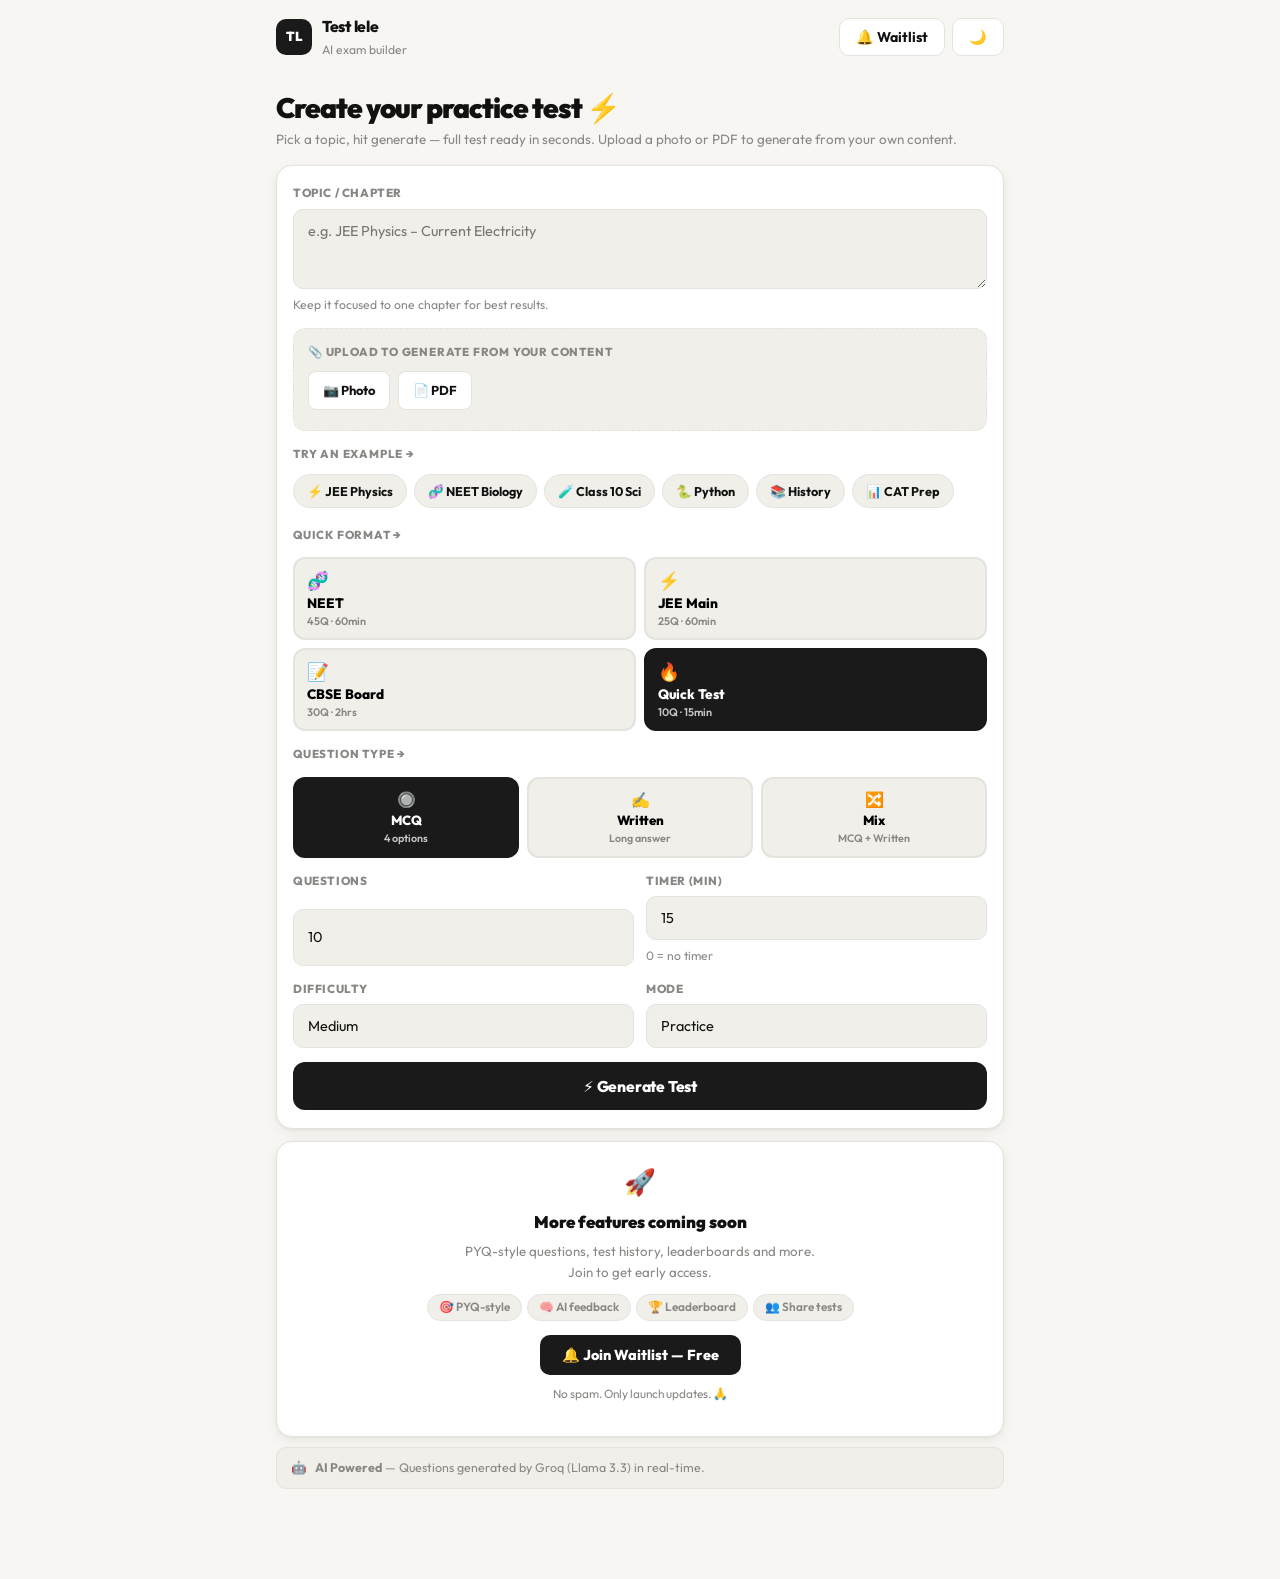
==== commit 303d3e01: "backend/templates/index.html" ====
--- a/templates/index.html
+++ b/templates/index.html
@@ -224,15 +224,43 @@
     .main-card .form { gap: 14px; }
 
     /* ── Mobile ── */
-    @media (max-width: 600px) {
-      .nav-wrap,
-      .page-wrap { padding-left: 14px; padding-right: 14px; }
-      .page-wrap { padding-bottom: 90px; }
-      .nav { padding: 12px 0 14px; }
-      .brandSub { display: none; }
-      .btn.ghost { padding: 8px 10px; font-size: .8rem; }
-      .input, select, textarea { font-size: 16px !important; }
-    }
+   /* ── Prevent horizontal overflow globally ── */
+*, *::before, *::after { box-sizing: border-box; }
+html, body { overflow-x: hidden; max-width: 100%; }
+
+/* ── Mobile ── */
+@media (max-width: 600px) {
+  .nav-wrap,
+  .page-wrap { padding-left: 14px; padding-right: 14px; }
+  .page-wrap { padding-bottom: 90px; }
+  .nav { padding: 12px 0 14px; }
+  .brandSub { display: none; }
+  .btn.ghost { padding: 8px 10px; font-size: .8rem; }
+  .input, select, textarea { font-size: 16px !important; }
+
+  /* Fix preset + qtype grids not fitting */
+  .preset-grid { grid-template-columns: repeat(2, 1fr); gap: 6px; }
+  .qtype-grid  { grid-template-columns: repeat(3, 1fr); gap: 6px; }
+  .preset-btn  { padding: 8px 10px; }
+  .qtype-btn   { padding: 9px 6px; }
+  .preset-name { font-size: .8rem; }
+  .qtype-name  { font-size: .78rem; }
+  .qtype-desc  { font-size: .62rem; }
+
+  /* Fix row2 (questions+timer, difficulty+mode) */
+  .row2 { display: grid; grid-template-columns: 1fr 1fr; gap: 8px; }
+
+  /* Fix demo chips not overflowing page */
+  .demo-topics { padding-right: 14px; }
+}
+
+/* ── Tablet ── */
+@media (min-width: 601px) and (max-width: 900px) {
+  .page-wrap { padding-left: 24px; padding-right: 24px; }
+  .preset-grid { grid-template-columns: repeat(2, 1fr); }
+  .qtype-grid  { grid-template-columns: repeat(3, 1fr); }
+  .row2 { display: grid; grid-template-columns: 1fr 1fr; gap: 10px; }
+}
   </style>
 </head>
 <body>
--- a/static/styles.css
+++ b/static/styles.css
@@ -683,4 +683,33 @@
   .q-card { padding: 16px 15px; }
   .q-text { font-size: .91rem; }
   .opt    { padding: 11px 12px; }
+}
+/* ════════════════════════════════════
+   Answer Feedback Boxes
+════════════════════════════════════ */
+
+.feedback-correct,
+.feedback-incorrect {
+  border-radius: var(--radius-sm);
+  padding: 12px 14px;
+  margin-top: 10px;
+  font-size: .86rem;
+  line-height: 1.6;
+}
+
+.feedback-correct {
+  background: #dcfce7;
+  border: 1px solid #86efac;
+  color: #14532d !important;
+}
+
+.feedback-incorrect {
+  background: #fee2e2;
+  border: 1px solid #fca5a5;
+  color: #7f1d1d !important;
+}
+
+.feedback-correct *,
+.feedback-incorrect * {
+  color: inherit !important;
 }
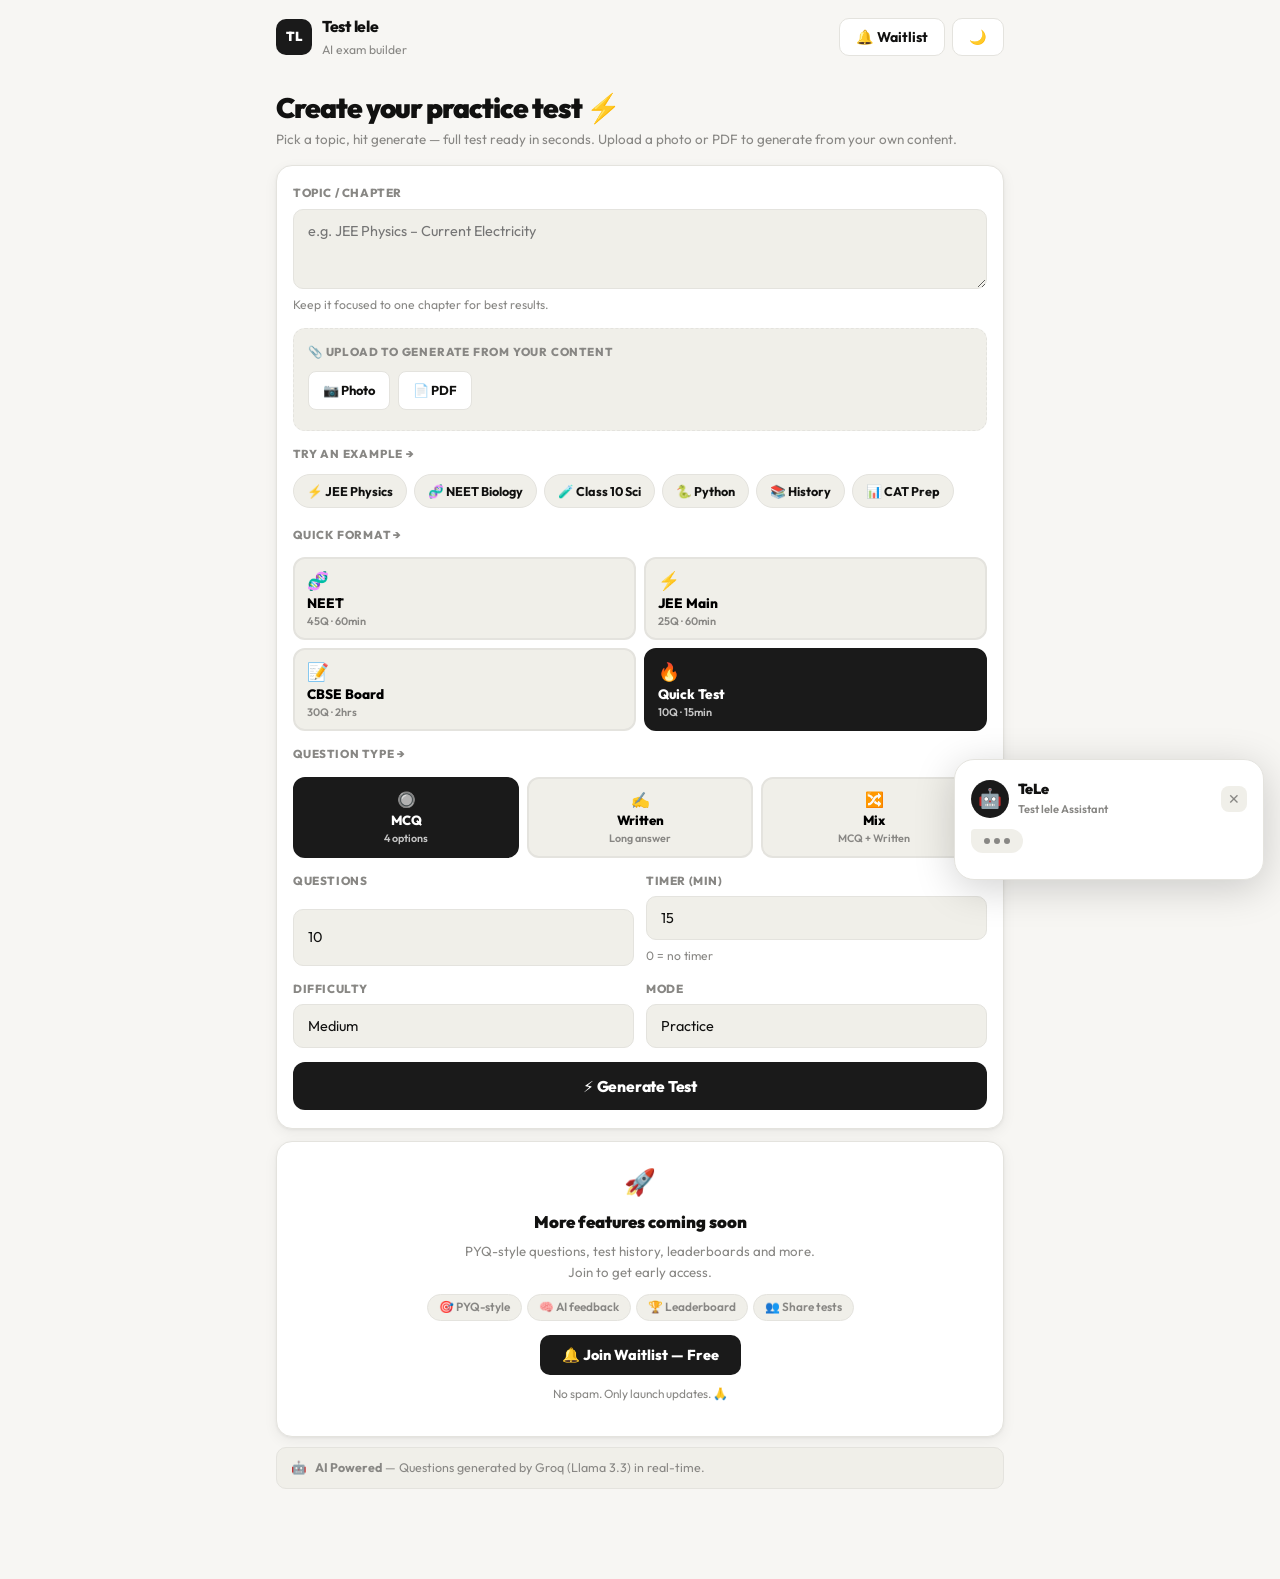
==== commit 1a08d4cd: "fix: responsive layout for mobile and tablet" ====
--- a/templates/index.html
+++ b/templates/index.html
@@ -193,10 +193,7 @@
       width: 100%; justify-content: center; padding: 14px;
       font-size: .97rem; font-weight: 800; border-radius: 12px; letter-spacing: -.2px;
     }
-    @media (max-width: 600px) {
-      .submit-btn { position: sticky; bottom: 16px; box-shadow: 0 6px 24px rgba(0,0,0,.22); }
-    }
-
+  
     /* ── Waitlist section ── */
     .wl-section {
       background: var(--surface); border: 1px solid var(--border);
@@ -228,39 +225,6 @@
 *, *::before, *::after { box-sizing: border-box; }
 html, body { overflow-x: hidden; max-width: 100%; }
 
-/* ── Mobile ── */
-@media (max-width: 600px) {
-  .nav-wrap,
-  .page-wrap { padding-left: 14px; padding-right: 14px; }
-  .page-wrap { padding-bottom: 90px; }
-  .nav { padding: 12px 0 14px; }
-  .brandSub { display: none; }
-  .btn.ghost { padding: 8px 10px; font-size: .8rem; }
-  .input, select, textarea { font-size: 16px !important; }
-
-  /* Fix preset + qtype grids not fitting */
-  .preset-grid { grid-template-columns: repeat(2, 1fr); gap: 6px; }
-  .qtype-grid  { grid-template-columns: repeat(3, 1fr); gap: 6px; }
-  .preset-btn  { padding: 8px 10px; }
-  .qtype-btn   { padding: 9px 6px; }
-  .preset-name { font-size: .8rem; }
-  .qtype-name  { font-size: .78rem; }
-  .qtype-desc  { font-size: .62rem; }
-
-  /* Fix row2 (questions+timer, difficulty+mode) */
-  .row2 { display: grid; grid-template-columns: 1fr 1fr; gap: 8px; }
-
-  /* Fix demo chips not overflowing page */
-  .demo-topics { padding-right: 14px; }
-}
-
-/* ── Tablet ── */
-@media (min-width: 601px) and (max-width: 900px) {
-  .page-wrap { padding-left: 24px; padding-right: 24px; }
-  .preset-grid { grid-template-columns: repeat(2, 1fr); }
-  .qtype-grid  { grid-template-columns: repeat(3, 1fr); }
-  .row2 { display: grid; grid-template-columns: 1fr 1fr; gap: 10px; }
-}
   </style>
 </head>
 <body>
--- a/static/styles.css
+++ b/static/styles.css
@@ -712,4 +712,70 @@
 .feedback-correct *,
 .feedback-incorrect * {
   color: inherit !important;
+}
+/* ════════════════════════════════════
+   Responsive Fix — index page
+════════════════════════════════════ */
+
+html { overflow-x: hidden; }
+
+.nav-wrap,
+.page-wrap {
+  width: 100%;
+  max-width: 760px;
+  margin-left: auto;
+  margin-right: auto;
+  padding-left: 16px;
+  padding-right: 16px;
+  box-sizing: border-box;
+}
+
+/* All direct children must stay inside */
+.page-wrap > *,
+.main-card,
+.preset-grid,
+.qtype-grid,
+.row2 {
+  max-width: 100%;
+  min-width: 0;
+}
+
+@media (max-width: 600px) {
+  .nav-wrap,
+  .page-wrap { padding-left: 14px; padding-right: 14px; }
+
+  /* Grids tighten but never overflow */
+  .preset-grid { grid-template-columns: repeat(2, 1fr); gap: 6px; }
+  .qtype-grid  { grid-template-columns: repeat(3, 1fr); gap: 5px; }
+  .preset-btn  { padding: 8px 8px; }
+  .qtype-btn   { padding: 9px 4px; }
+  .preset-name { font-size: .78rem; }
+  .qtype-name  { font-size: .75rem; }
+  .qtype-desc  { font-size: .6rem; }
+
+  /* row2 — two col on mobile is fine but must be constrained */
+  .row2 { grid-template-columns: 1fr 1fr !important; gap: 8px; }
+  .row2 > * { min-width: 0; }
+
+  /* Demo chips scroll horizontally, never wrap off-screen */
+  .demo-topics {
+    margin-left: -14px;
+    margin-right: -14px;
+    padding-left: 14px;
+    padding-right: 14px;
+  }
+
+  /* Generate button sticky */
+  .submit-btn {
+    position: sticky;
+    bottom: 16px;
+    box-shadow: 0 6px 24px rgba(0,0,0,.22);
+  }
+}
+
+@media (min-width: 601px) and (max-width: 900px) {
+  .nav-wrap,
+  .page-wrap { padding-left: 24px; padding-right: 24px; }
+  .preset-grid { grid-template-columns: repeat(2, 1fr); }
+  .qtype-grid  { grid-template-columns: repeat(3, 1fr); }
 }
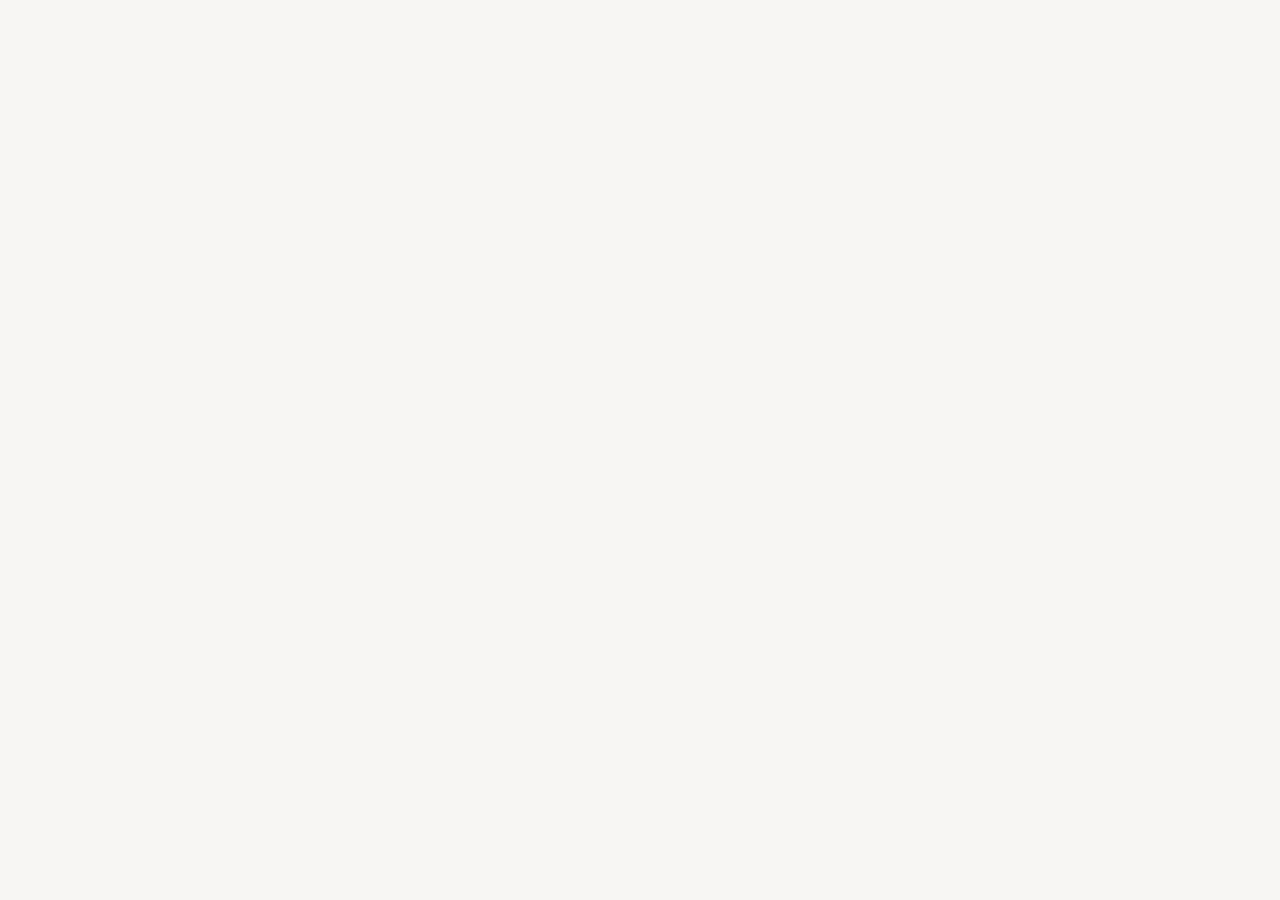
==== commit 4b8d6b21: "feat: stream questions one by one with progress bar" ====
--- a/templates/index.html
+++ b/templates/index.html
@@ -231,12 +231,18 @@
 
 <!-- Loading Overlay with Fun Facts -->
 <div class="loading-overlay" id="loadingOverlay">
+  <div class="loading-overlay" id="loadingOverlay">
   <div class="loading-brand">
     <div class="loading-mark">TL</div>
     <span class="loading-name">Test lele</span>
   </div>
-  <div class="loading-spinner"></div>
-  <div class="loading-status">Generating your test<span class="loading-dots"></span></div>
+  <div class="loading-status" id="loadingStatus">Generating your test<span class="loading-dots"></span></div>
+  <div style="width:100%;max-width:340px;margin:18px 0 8px;">
+    <div style="background:var(--border);border-radius:999px;height:8px;overflow:hidden;">
+      <div id="genProgressBar" style="height:100%;background:var(--accent);border-radius:999px;width:0%;transition:width .4s ease;"></div>
+    </div>
+    <div id="genProgressText" style="font-size:.78rem;color:var(--muted);margin-top:6px;font-weight:600;">0 / 0 questions ready</div>
+  </div>
   <div class="funfact-card" id="funfactCard">
     <div class="funfact-label">💡 Did you know?</div>
     <div class="funfact-text" id="funfactText">Loading a fun fact...</div>
@@ -768,35 +774,52 @@
   showLoading(topic);
 
   try {
-    const hasFiles = uploadedPhotos.length > 0 || uploadedPDFs.length > 0;
-    let data;
-    if (hasFiles) {
-      const formData = new FormData();
-      formData.append('topic', topic);
-      formData.append('exam_format', examFormat);
-      formData.append('num_questions', numQ);
-      formData.append('difficulty', difficulty);
-      formData.append('timer_minutes', timerMinutes);
-      formData.append('question_type', selectedQType);
-      uploadedPhotos.forEach((item, i) => formData.append(`photo_${i}`, item.file));
-      uploadedPDFs.forEach((item, i) => formData.append(`pdf_${i}`, item.file));
-      const res = await fetch("/api/generate-questions-upload", { method: "POST", body: formData });
-      data = await res.json();
-    } else {
-      const res = await fetch("/api/generate-questions", {
-        method: "POST",
-        headers: { "Content-Type": "application/json" },
-        body: JSON.stringify({ topic, exam_format: examFormat, num_questions: numQ, difficulty, timer_minutes: timerMinutes, question_type: selectedQType })
-      });
-      data = await res.json();
-    }
-
-    if (!data.ok) throw new Error(data.error || "AI generation failed");
+    const questions = [];
+    const progressBar  = document.getElementById("genProgressBar");
+    const progressText = document.getElementById("genProgressText");
+
+    const res = await fetch("/api/generate-questions-stream", {
+      method: "POST",
+      headers: { "Content-Type": "application/json" },
+      body: JSON.stringify({ topic, exam_format: examFormat, num_questions: numQ, difficulty, question_type: selectedQType })
+    });
+
+    const reader = res.body.getReader();
+    const decoder = new TextDecoder();
+    let buffer = "";
+
+    while (true) {
+      const { done, value } = await reader.read();
+      if (done) break;
+
+      buffer += decoder.decode(value, { stream: true });
+      const lines = buffer.split("\n");
+      buffer = lines.pop();
+
+      for (const line of lines) {
+        if (!line.startsWith("data: ")) continue;
+        try {
+          const data = JSON.parse(line.slice(6));
+          if (data.error) throw new Error(data.error);
+          if (data.question) {
+            questions.push(data.question);
+            const pct = Math.round((data.index / data.total) * 100);
+            progressBar.style.width = pct + "%";
+            progressText.textContent = `${data.index} / ${data.total} questions ready`;
+          }
+          if (data.done) break;
+        } catch (parseErr) {
+          console.error("Parse error:", parseErr);
+        }
+      }
+    }
+
+    if (questions.length === 0) throw new Error("No questions generated");
 
     const storeRes = await fetch("/api/store-exam", {
       method: "POST",
       headers: { "Content-Type": "application/json" },
-      body: JSON.stringify({ topic, questions: data.questions, timer_minutes: timerMinutes, difficulty, mode, exam_format: examFormat, question_type: selectedQType })
+      body: JSON.stringify({ topic, questions, timer_minutes: timerMinutes, difficulty, mode, exam_format: examFormat, question_type: selectedQType })
     });
     const stored = await storeRes.json();
     window.location.href = `/exam/${stored.exam_id}`;
@@ -808,7 +831,6 @@
     alert("Error: " + err.message);
   }
 });
-
 // ── Waitlist Modal ──
 const wlModal = document.getElementById("wlModal");
 document.getElementById("waitlistBtn")?.addEventListener("click",  () => wlModal.style.display = "grid");
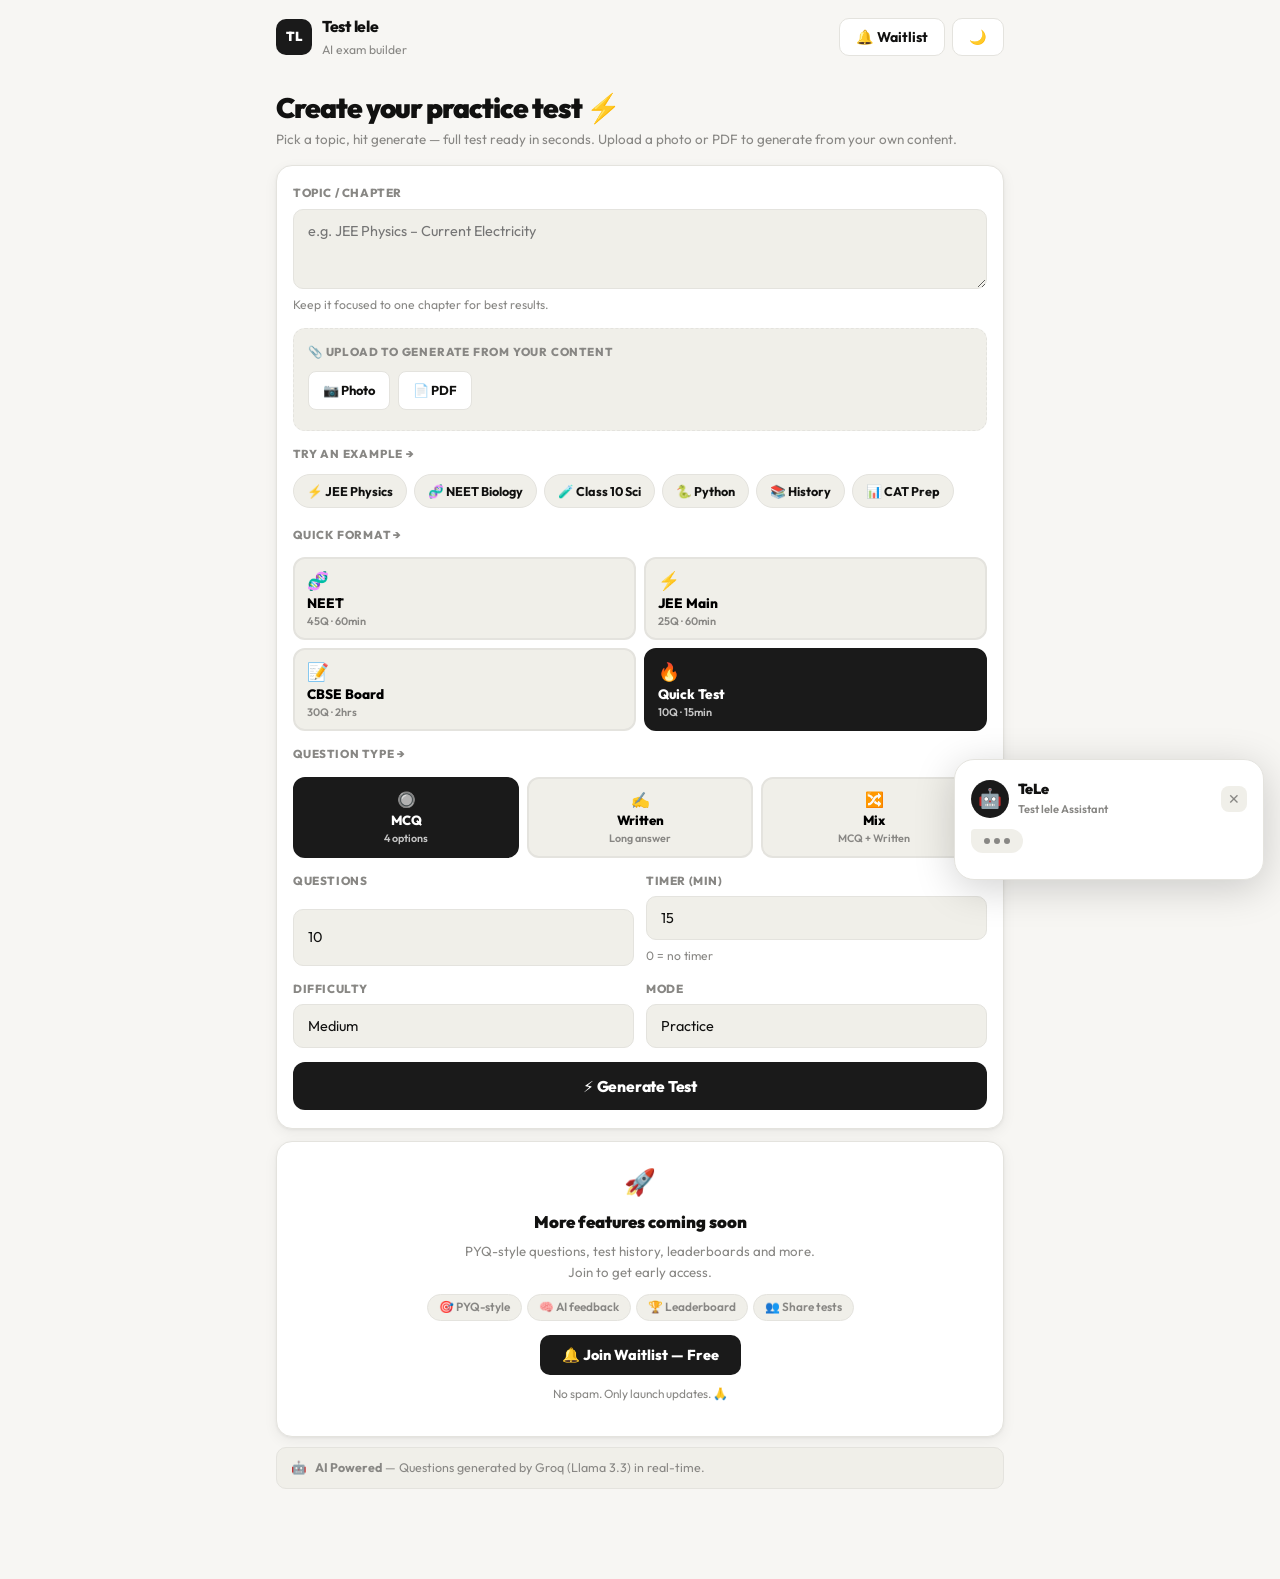
==== commit 93183459: "backend/templates/index.html" ====
--- a/templates/index.html
+++ b/templates/index.html
@@ -231,7 +231,6 @@
 
 <!-- Loading Overlay with Fun Facts -->
 <div class="loading-overlay" id="loadingOverlay">
-  <div class="loading-overlay" id="loadingOverlay">
   <div class="loading-brand">
     <div class="loading-mark">TL</div>
     <span class="loading-name">Test lele</span>
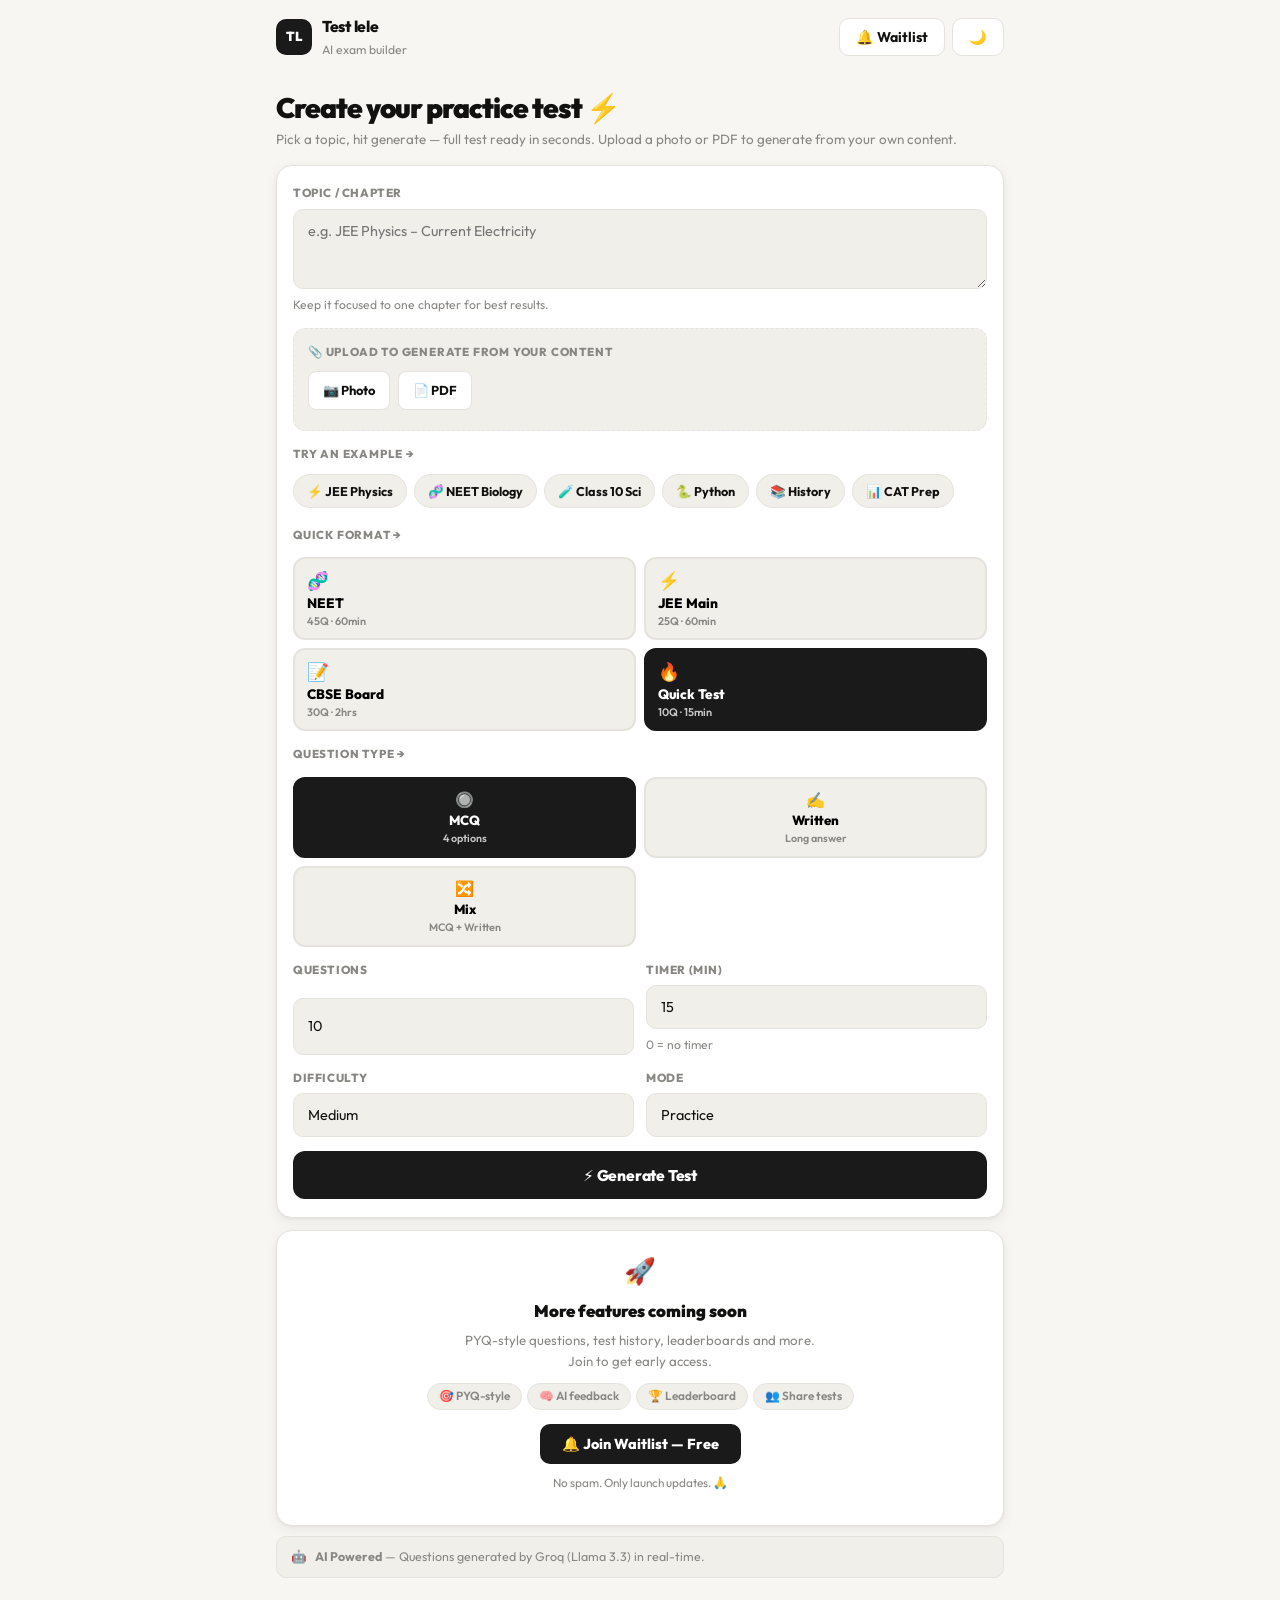
==== commit 9d23531f: "__pycache__/app.cpython-314.pyc" ====
--- a/templates/index.html
+++ b/templates/index.html
@@ -16,6 +16,8 @@
   <link rel="stylesheet" href="/static/styles.css"/>
   <style>
     /* ── Base ── */
+    *, *::before, *::after { box-sizing: border-box; }
+    html, body { overflow-x: hidden; max-width: 100%; }
     body { font-family: 'Outfit', sans-serif !important; }
 
     /* ── Centered page layout ── */
@@ -193,7 +195,7 @@
       width: 100%; justify-content: center; padding: 14px;
       font-size: .97rem; font-weight: 800; border-radius: 12px; letter-spacing: -.2px;
     }
-  
+
     /* ── Waitlist section ── */
     .wl-section {
       background: var(--surface); border: 1px solid var(--border);
@@ -208,6 +210,7 @@
       background: var(--surface2); border: 1px solid var(--border);
       border-radius: 999px; padding: 3px 11px; font-size: .74rem; color: var(--muted); font-weight: 600;
     }
+    /* FIX: single .wl-btn class used for all waitlist buttons — no duplicate IDs */
     .wl-btn {
       display: inline-flex; align-items: center; gap: 8px;
       background: var(--accent); color: var(--accent-fg); border: none;
@@ -216,15 +219,197 @@
     }
     .wl-btn:hover { opacity: .88; }
 
+    /* ── Waitlist Modal ── */
+    .wl-modal {
+      position: fixed; inset: 0; background: rgba(0,0,0,.5);
+      z-index: 10000; display: none; align-items: center; justify-content: center;
+      padding: 16px;
+    }
+    .wl-modal.open { display: flex; }
+    .wl-modal-card {
+      background: var(--surface); border: 1px solid var(--border);
+      border-radius: var(--radius); padding: 24px 20px; width: 100%;
+      max-width: 420px; max-height: 90vh; overflow-y: auto;
+      box-shadow: 0 16px 60px rgba(0,0,0,.25);
+    }
+    .wl-modal-head {
+      display: flex; align-items: center; justify-content: space-between;
+      margin-bottom: 8px;
+    }
+    .wl-modal-head h3 { font-size: 1.05rem; font-weight: 900; margin: 0; }
+    .wl-close {
+      background: var(--surface2); border: 1px solid var(--border);
+      border-radius: 8px; width: 28px; height: 28px;
+      display: grid; place-items: center; cursor: pointer;
+      font-size: .8rem; color: var(--muted);
+    }
+    .wl-sub { font-size: .83rem; color: var(--muted); margin-bottom: 16px; }
+    .wl-success { text-align: center; padding: 24px 0; display: none; }
+    .wl-success .tick { font-size: 2.5rem; margin-bottom: 10px; }
+    .wl-success h3 { font-size: 1.1rem; font-weight: 900; margin-bottom: 6px; }
+    .wl-success p { color: var(--muted); font-size: .85rem; }
+
     /* ── Card compact on index ── */
     .main-card { padding: 18px 16px; }
     .main-card .form { gap: 14px; }
 
-    /* ── Mobile ── */
-   /* ── Prevent horizontal overflow globally ── */
-*, *::before, *::after { box-sizing: border-box; }
-html, body { overflow-x: hidden; max-width: 100%; }
-
+    /* ── TeLe Bot ── */
+    .tele-bot {
+      position: fixed; bottom: 20px; right: 16px;
+      width: min(310px, calc(100vw - 28px));
+      background: var(--surface); border: 1px solid var(--border);
+      border-radius: 20px; box-shadow: 0 8px 40px rgba(0,0,0,.18);
+      padding: 18px 16px 14px; z-index: 1000;
+      animation: botSlideUp .4s cubic-bezier(.16,1,.3,1);
+    }
+    @keyframes botSlideUp {
+      from { opacity:0; transform:translateY(24px) scale(.96); }
+      to   { opacity:1; transform:translateY(0) scale(1); }
+    }
+    .tele-head { display:flex; align-items:center; gap:9px; margin-bottom:10px; }
+    .tele-avatar {
+      width:38px; height:38px; background:var(--accent); color:var(--accent-fg);
+      border-radius:50%; display:grid; place-items:center; font-size:1.2rem; flex-shrink:0;
+    }
+    .tele-name { font-weight:900; font-size:.9rem; }
+    .tele-tag  { font-size:.7rem; color:var(--muted); font-weight:600; }
+    .tele-close {
+      margin-left:auto; background:var(--surface2); border:none;
+      border-radius:8px; width:26px; height:26px; display:grid; place-items:center;
+      cursor:pointer; color:var(--muted); font-size:.85rem;
+    }
+    .tele-typing {
+      display:flex; gap:4px; align-items:center; padding:9px 13px;
+      background:var(--surface2); border-radius:4px 13px 13px 13px;
+      margin-bottom:12px; width:fit-content;
+    }
+    .tele-dot {
+      width:6px; height:6px; background:var(--muted);
+      border-radius:50%; animation:typingDot 1.2s infinite;
+    }
+    .tele-dot:nth-child(2){animation-delay:.2s;}
+    .tele-dot:nth-child(3){animation-delay:.4s;}
+    @keyframes typingDot {
+      0%,60%,100%{transform:translateY(0);opacity:.4;}
+      30%{transform:translateY(-4px);opacity:1;}
+    }
+    .tele-bubble {
+      background:var(--surface2); border-radius:4px 13px 13px 13px;
+      padding:11px 13px; font-size:.85rem; line-height:1.6;
+      color:var(--text); margin-bottom:12px;
+    }
+    .tele-bubble b{color:var(--accent);}
+    .tele-actions{display:flex;gap:7px;}
+    .tele-btn-primary {
+      flex:1; background:var(--accent); color:var(--accent-fg); border:none;
+      border-radius:10px; padding:10px; font-size:.82rem; font-weight:800;
+      cursor:pointer; font-family:'Outfit',sans-serif; transition:opacity .15s;
+    }
+    .tele-btn-primary:hover{opacity:.85;}
+    .tele-btn-ghost {
+      background:var(--surface2); color:var(--muted); border:1px solid var(--border);
+      border-radius:10px; padding:10px 12px; font-size:.82rem; font-weight:700;
+      cursor:pointer; font-family:'Outfit',sans-serif;
+    }
+    .tele-bubble-btn {
+      position:fixed; bottom:20px; right:16px; width:50px; height:50px;
+      background:var(--accent); color:var(--accent-fg); border:none; border-radius:50%;
+      font-size:1.3rem; display:grid; place-items:center; cursor:pointer;
+      box-shadow:0 4px 20px rgba(0,0,0,.2); z-index:999;
+    }
+
+    /* Mobile layout: keep every control inside the viewport */
+    .main-card,
+    .main-card * {
+      min-width: 0;
+    }
+    .main-card {
+      width: 100%;
+      overflow: hidden;
+    }
+    .preset-grid,
+    .qtype-grid,
+    .row2 {
+      width: 100%;
+      max-width: 100%;
+    }
+    .preset-grid,
+    .qtype-grid {
+      grid-template-columns: repeat(2, minmax(0, 1fr));
+    }
+    .row2 {
+      grid-template-columns: repeat(2, minmax(0, 1fr));
+    }
+
+    @media (max-width: 640px) {
+      .nav-wrap,
+      .page-wrap {
+        padding-left: 12px;
+        padding-right: 12px;
+      }
+      .create-hero h1 {
+        font-size: 1.42rem;
+        letter-spacing: 0;
+      }
+      .create-hero p {
+        font-size: .86rem;
+      }
+      .main-card {
+        padding: 16px;
+        border-radius: 14px;
+      }
+      .upload-section {
+        padding: 13px 12px 10px;
+      }
+      .demo-topics {
+        margin-left: -16px;
+        margin-right: -16px;
+        padding-left: 16px;
+        padding-right: 16px;
+      }
+      .preset-grid,
+      .qtype-grid {
+        gap: 8px;
+      }
+      .preset-btn,
+      .qtype-btn {
+        min-height: 82px;
+      }
+      .qtype-grid {
+        grid-template-columns: repeat(2, minmax(0, 1fr));
+      }
+      .row2 {
+        grid-template-columns: 1fr;
+        gap: 12px;
+      }
+      .submit-btn {
+        position: sticky;
+        bottom: 12px;
+        padding: 13px;
+        box-shadow: 0 8px 26px rgba(0,0,0,.2);
+      }
+      .wl-section {
+        padding: 19px 16px;
+      }
+      .tele-bubble-btn {
+        bottom: 18px;
+        right: 12px;
+      }
+    }
+
+    @media (max-width: 380px) {
+      .preset-grid,
+      .qtype-grid {
+        grid-template-columns: 1fr;
+      }
+      .navRight {
+        gap: 5px;
+      }
+      .navRight .btn.ghost {
+        padding-left: 9px;
+        padding-right: 9px;
+      }
+    }
   </style>
 </head>
 <body>
@@ -258,7 +443,8 @@
       </div>
     </div>
     <div class="navRight">
-      <button class="btn ghost" id="waitlistBtn" type="button">🔔 Waitlist</button>
+      <!-- FIX: unique ID — was duplicate with waitlistBtn2 -->
+      <button class="btn ghost" id="navWaitlistBtn" type="button">🔔 Waitlist</button>
       <button class="btn ghost" id="themeBtn" type="button">🌙</button>
     </div>
   </header>
@@ -415,7 +601,8 @@
       <span class="wl-feat">🏆 Leaderboard</span>
       <span class="wl-feat">👥 Share tests</span>
     </div>
-    <button class="wl-btn" id="waitlistBtn2">🔔 Join Waitlist — Free</button>
+    <!-- FIX: class-based click handler, no duplicate ID -->
+    <button class="wl-btn js-open-waitlist">🔔 Join Waitlist — Free</button>
     <p style="font-size:.74rem;color:var(--muted);margin-top:10px;">No spam. Only launch updates. 🙏</p>
   </div>
 
@@ -424,8 +611,8 @@
   </div>
 </div>
 
-<!-- Waitlist Modal -->
-<div class="wl-modal" id="wlModal" style="display:none;">
+<!-- Waitlist Modal — FIX: uses .open class to toggle, not display:grid inline -->
+<div class="wl-modal" id="wlModal">
   <div class="wl-modal-card">
     <div class="wl-modal-head">
       <h3>🔔 Join the Waitlist</h3>
@@ -469,73 +656,8 @@
   </div>
 </div>
 
-<!-- TeLe Bot -->
+<!-- TeLe Bot — FIX: styles moved to <head>, no inline <style> inside <div> -->
 <div id="teleBot" style="display:none;">
-  <style>
-    .tele-bot {
-      position: fixed; bottom: 20px; right: 16px;
-      width: min(310px, calc(100vw - 28px));
-      background: var(--surface); border: 1px solid var(--border);
-      border-radius: 20px; box-shadow: 0 8px 40px rgba(0,0,0,.18);
-      padding: 18px 16px 14px; z-index: 1000;
-      animation: botSlideUp .4s cubic-bezier(.16,1,.3,1);
-    }
-    @keyframes botSlideUp {
-      from { opacity:0; transform:translateY(24px) scale(.96); }
-      to   { opacity:1; transform:translateY(0) scale(1); }
-    }
-    .tele-head { display:flex; align-items:center; gap:9px; margin-bottom:10px; }
-    .tele-avatar {
-      width:38px; height:38px; background:var(--accent); color:var(--accent-fg);
-      border-radius:50%; display:grid; place-items:center; font-size:1.2rem; flex-shrink:0;
-    }
-    .tele-name { font-weight:900; font-size:.9rem; }
-    .tele-tag  { font-size:.7rem; color:var(--muted); font-weight:600; }
-    .tele-close {
-      margin-left:auto; background:var(--surface2); border:none;
-      border-radius:8px; width:26px; height:26px; display:grid; place-items:center;
-      cursor:pointer; color:var(--muted); font-size:.85rem;
-    }
-    .tele-typing {
-      display:flex; gap:4px; align-items:center; padding:9px 13px;
-      background:var(--surface2); border-radius:4px 13px 13px 13px;
-      margin-bottom:12px; width:fit-content;
-    }
-    .tele-dot {
-      width:6px; height:6px; background:var(--muted);
-      border-radius:50%; animation:typingDot 1.2s infinite;
-    }
-    .tele-dot:nth-child(2){animation-delay:.2s;}
-    .tele-dot:nth-child(3){animation-delay:.4s;}
-    @keyframes typingDot {
-      0%,60%,100%{transform:translateY(0);opacity:.4;}
-      30%{transform:translateY(-4px);opacity:1;}
-    }
-    .tele-bubble {
-      background:var(--surface2); border-radius:4px 13px 13px 13px;
-      padding:11px 13px; font-size:.85rem; line-height:1.6;
-      color:var(--text); margin-bottom:12px;
-    }
-    .tele-bubble b{color:var(--accent);}
-    .tele-actions{display:flex;gap:7px;}
-    .tele-btn-primary {
-      flex:1; background:var(--accent); color:var(--accent-fg); border:none;
-      border-radius:10px; padding:10px; font-size:.82rem; font-weight:800;
-      cursor:pointer; font-family:'Outfit',sans-serif; transition:opacity .15s;
-    }
-    .tele-btn-primary:hover{opacity:.85;}
-    .tele-btn-ghost {
-      background:var(--surface2); color:var(--muted); border:1px solid var(--border);
-      border-radius:10px; padding:10px 12px; font-size:.82rem; font-weight:700;
-      cursor:pointer; font-family:'Outfit',sans-serif;
-    }
-    .tele-bubble-btn {
-      position:fixed; bottom:20px; right:16px; width:50px; height:50px;
-      background:var(--accent); color:var(--accent-fg); border:none; border-radius:50%;
-      font-size:1.3rem; display:grid; place-items:center; cursor:pointer;
-      box-shadow:0 4px 20px rgba(0,0,0,.2); z-index:999;
-    }
-  </style>
   <div class="tele-bot" id="teleBotCard">
     <div class="tele-head">
       <div class="tele-avatar">🤖</div>
@@ -576,6 +698,7 @@
     btn.textContent = next === "dark" ? "☀️" : "🌙";
   });
 })();
+
 // ── Upload handling ──
 const uploadedPhotos = [];
 const uploadedPDFs   = [];
@@ -589,7 +712,7 @@
     const thumb = document.createElement('div');
     thumb.className = 'upload-thumb';
     thumb.innerHTML = `<img src="${item.dataUrl}" alt="photo"/>
-      <button class="rm-upload" data-type="photo" data-idx="${i}">✕</button>`;
+      <button class="rm-upload" data-type="photo" data-idx="${i}" type="button">✕</button>`;
     container.appendChild(thumb);
   });
 
@@ -598,7 +721,7 @@
     el.className = 'upload-pdf-item';
     const name = item.file.name.length > 20 ? item.file.name.slice(0, 18) + '…' : item.file.name;
     el.innerHTML = `📄 ${name}
-      <button class="rm-upload" data-type="pdf" data-idx="${i}">✕</button>`;
+      <button class="rm-upload" data-type="pdf" data-idx="${i}" type="button">✕</button>`;
     container.appendChild(el);
   });
 
@@ -617,6 +740,8 @@
 
 document.getElementById('photoUploadInput').addEventListener('change', function() {
   Array.from(this.files).forEach(file => {
+    // FIX: validate file is actually an image
+    if (!file.type.startsWith('image/')) return;
     const reader = new FileReader();
     reader.onload = e => {
       uploadedPhotos.push({ file, dataUrl: e.target.result });
@@ -629,9 +754,11 @@
 
 document.getElementById('pdfUploadInput').addEventListener('change', function() {
   Array.from(this.files).forEach(file => {
+    // FIX: validate file is actually a PDF
+    if (file.type !== 'application/pdf') return;
     uploadedPDFs.push({ file });
-    renderUploadPreviews();
   });
+  renderUploadPreviews();
   this.value = '';
 });
 
@@ -691,7 +818,7 @@
     i = (i + 1) % facts.length;
     const card = document.getElementById('funfactCard');
     card.style.animation = 'none';
-    card.offsetHeight;
+    card.offsetHeight; // force reflow
     card.style.animation = 'factSlide .5s cubic-bezier(.16,1,.3,1)';
     document.getElementById('funfactText').textContent = facts[i];
   }, 4000);
@@ -709,6 +836,11 @@
 function hideLoading() {
   stopFunFacts();
   document.getElementById('loadingOverlay').classList.remove('active');
+  // FIX: reset progress bar so it's fresh next time
+  const bar = document.getElementById('genProgressBar');
+  const txt = document.getElementById('genProgressText');
+  if (bar) bar.style.width = '0%';
+  if (txt) txt.textContent = '0 / 0 questions ready';
 }
 
 // ── Presets ──
@@ -761,7 +893,7 @@
   btn.disabled = true;
   btn.textContent = "⚡ Generating...";
 
-  const topic        = document.getElementById("topicInput").value.trim() || "General Knowledge";
+  let topic        = document.getElementById("topicInput").value.trim() || "General Knowledge";
   const activePreset = document.querySelector(".preset-btn.active")?.dataset.preset || "quick";
   const formatMap    = { neet: "NEET", jee: "JEE", cbse: "CBSE", quick: "Quick Test" };
   const examFormat   = formatMap[activePreset] || "CBSE";
@@ -772,10 +904,36 @@
 
   showLoading(topic);
 
+  // FIX: null-safe references to progress elements
+  const progressBar  = document.getElementById("genProgressBar");
+  const progressText = document.getElementById("genProgressText");
+
   try {
+    // Extract text from uploaded images if any
+    if (uploadedPhotos.length > 0) {
+      console.log(`📸 Extracting text from ${uploadedPhotos.length} image(s)...`);
+      const photoDataUrls = uploadedPhotos.map(p => p.dataUrl);
+      const extractRes = await fetch("/api/extract-text-from-image", {
+        method: "POST",
+        headers: { "Content-Type": "application/json" },
+        body: JSON.stringify({ images: photoDataUrls })
+      });
+
+      if (!extractRes.ok) {
+        const errData = await extractRes.json();
+        throw new Error(errData.error || "Failed to extract text from images");
+      }
+
+      const extractData = await extractRes.json();
+      if (extractData.ok && extractData.extracted_text) {
+        console.log("✅ Image text extracted, enriching topic...");
+        topic = topic + "\n\nContext from uploaded image:\n" + extractData.extracted_text;
+      } else {
+        throw new Error(extractData.error || "Image extraction failed");
+      }
+    }
+
     const questions = [];
-    const progressBar  = document.getElementById("genProgressBar");
-    const progressText = document.getElementById("genProgressText");
 
     const res = await fetch("/api/generate-questions-stream", {
       method: "POST",
@@ -783,19 +941,39 @@
       body: JSON.stringify({ topic, exam_format: examFormat, num_questions: numQ, difficulty, question_type: selectedQType })
     });
 
-    const reader = res.body.getReader();
+    if (!res.ok) throw new Error(`Server error: ${res.status}`);
+
+    const reader  = res.body.getReader();
     const decoder = new TextDecoder();
-    let buffer = "";
+    let buffer    = "";
 
     while (true) {
       const { done, value } = await reader.read();
-      if (done) break;
+
+      // FIX: flush remaining buffer when stream ends before processing done flag
+      if (done) {
+        if (buffer.trim()) {
+          const line = buffer.trim();
+          if (line.startsWith("data: ")) {
+            try {
+              const data = JSON.parse(line.slice(6));
+              if (data.question) questions.push(data.question);
+            } catch (_) {}
+          }
+        }
+        break;
+      }
 
       buffer += decoder.decode(value, { stream: true });
-      const lines = buffer.split("\n");
-      buffer = lines.pop();
-
-      for (const line of lines) {
+
+      // FIX: split on double-newline (SSE event boundary) not single newline,
+      // so a complete event is never accidentally split mid-parse
+      const events = buffer.split("\n\n");
+      // Keep the last (potentially incomplete) chunk in buffer
+      buffer = events.pop();
+
+      for (const event of events) {
+        const line = event.trim();
         if (!line.startsWith("data: ")) continue;
         try {
           const data = JSON.parse(line.slice(6));
@@ -803,12 +981,13 @@
           if (data.question) {
             questions.push(data.question);
             const pct = Math.round((data.index / data.total) * 100);
-            progressBar.style.width = pct + "%";
-            progressText.textContent = `${data.index} / ${data.total} questions ready`;
+            if (progressBar) progressBar.style.width = pct + "%";
+            if (progressText) progressText.textContent = `${data.index} / ${data.total} questions ready`;
           }
-          if (data.done) break;
         } catch (parseErr) {
-          console.error("Parse error:", parseErr);
+          // Only re-throw if it's our own intentional error, not a JSON parse hiccup
+          if (parseErr.message && !parseErr.message.includes("JSON")) throw parseErr;
+          console.warn("SSE parse warning:", parseErr);
         }
       }
     }
@@ -830,24 +1009,46 @@
     alert("Error: " + err.message);
   }
 });
+
 // ── Waitlist Modal ──
-const wlModal = document.getElementById("wlModal");
-document.getElementById("waitlistBtn")?.addEventListener("click",  () => wlModal.style.display = "grid");
-document.getElementById("waitlistBtn2")?.addEventListener("click", () => wlModal.style.display = "grid");
-document.getElementById("wlClose")?.addEventListener("click",      () => wlModal.style.display = "none");
-wlModal?.addEventListener("click", e => { if (e.target === wlModal) wlModal.style.display = "none"; });
+// FIX: single openWaitlist() function, bound to all triggers via class + unique IDs
+function openWaitlist() {
+  document.getElementById("wlModal").classList.add("open");
+}
+function closeWaitlist() {
+  document.getElementById("wlModal").classList.remove("open");
+}
+
+document.getElementById("navWaitlistBtn")?.addEventListener("click", openWaitlist);
+document.querySelectorAll(".js-open-waitlist").forEach(el => el.addEventListener("click", openWaitlist));
+document.getElementById("wlClose")?.addEventListener("click", closeWaitlist);
+document.getElementById("wlModal")?.addEventListener("click", e => {
+  if (e.target === document.getElementById("wlModal")) closeWaitlist();
+});
+
 document.getElementById("wlForm")?.addEventListener("submit", async e => {
   e.preventDefault();
-  const btn = e.target.querySelector("button[type=submit]");
-  btn.disabled = true; btn.textContent = "Submitting...";
+  const submitBtn = e.target.querySelector("button[type=submit]");
+  submitBtn.disabled = true;
+  submitBtn.textContent = "Submitting...";
   try {
-    const res = await fetch(e.target.action, { method:"POST", body:new FormData(e.target), headers:{"Accept":"application/json"} });
+    const res = await fetch(e.target.action, {
+      method: "POST",
+      body: new FormData(e.target),
+      headers: { "Accept": "application/json" }
+    });
     if (res.ok) {
       document.getElementById("wlForm").style.display = "none";
       document.getElementById("wlSuccess").style.display = "block";
-      setTimeout(() => { wlModal.style.display = "none"; }, 3000);
-    } else { btn.disabled = false; btn.textContent = "Try again →"; }
-  } catch { btn.disabled = false; btn.textContent = "Try again →"; }
+      setTimeout(closeWaitlist, 3000);
+    } else {
+      submitBtn.disabled = false;
+      submitBtn.textContent = "Try again →";
+    }
+  } catch {
+    submitBtn.disabled = false;
+    submitBtn.textContent = "Try again →";
+  }
 });
 
 // ── TeLe Bot ──
@@ -904,4 +1105,4 @@
 </script>
 <script src="/static/app.js"></script>
 </body>
-</html>+</html>
--- a/static/styles.css
+++ b/static/styles.css
@@ -666,7 +666,8 @@
 @media (max-width: 600px) {
   .page  { padding: 10px 16px 80px; }
   .card  { padding: 20px 18px; }
-  .row2  { grid-template-columns: 1fr 1fr !important; }
+  .row2  { grid-template-columns: 1fr 1fr; }
+  
 
   /* Prevent iOS zoom on input tap */
   .input, select, textarea { font-size: 16px !important; }
@@ -754,7 +755,7 @@
   .qtype-desc  { font-size: .6rem; }
 
   /* row2 — two col on mobile is fine but must be constrained */
-  .row2 { grid-template-columns: 1fr 1fr !important; gap: 8px; }
+  .row2 { grid-template-columns: 1fr 1fr; gap: 8px; }
   .row2 > * { min-width: 0; }
 
   /* Demo chips scroll horizontally, never wrap off-screen */
@@ -773,6 +774,37 @@
   }
 }
 
+@media (max-width: 480px) {
+  .nav-wrap,
+  .page-wrap { padding-left: 12px; padding-right: 12px; }
+
+  /* Single column for preset grid */
+  .preset-grid { grid-template-columns: 1fr; gap: 6px; }
+  .preset-btn { padding: 8px 10px; }
+  .preset-name { font-size: .76rem; }
+  .preset-meta { font-size: .64rem; }
+
+  /* Two columns for question types on small screens */
+  .qtype-grid { grid-template-columns: repeat(2, 1fr); gap: 6px; }
+  .qtype-btn { padding: 9px 6px; }
+  .qtype-icon { font-size: .85rem; }
+  .qtype-name { font-size: .75rem; }
+  .qtype-desc { font-size: .58rem; }
+
+  /* Stack form fields vertically */
+  .row2 { grid-template-columns: 1fr; gap: 10px; }
+  .row2 > * { min-width: 0; }
+
+  /* Compact submit button */
+  .submit-btn {
+    padding: 12px;
+    font-size: .88rem;
+    position: sticky;
+    bottom: 12px;
+    box-shadow: 0 4px 16px rgba(0,0,0,.18);
+  }
+}
+
 @media (min-width: 601px) and (max-width: 900px) {
   .nav-wrap,
   .page-wrap { padding-left: 24px; padding-right: 24px; }
